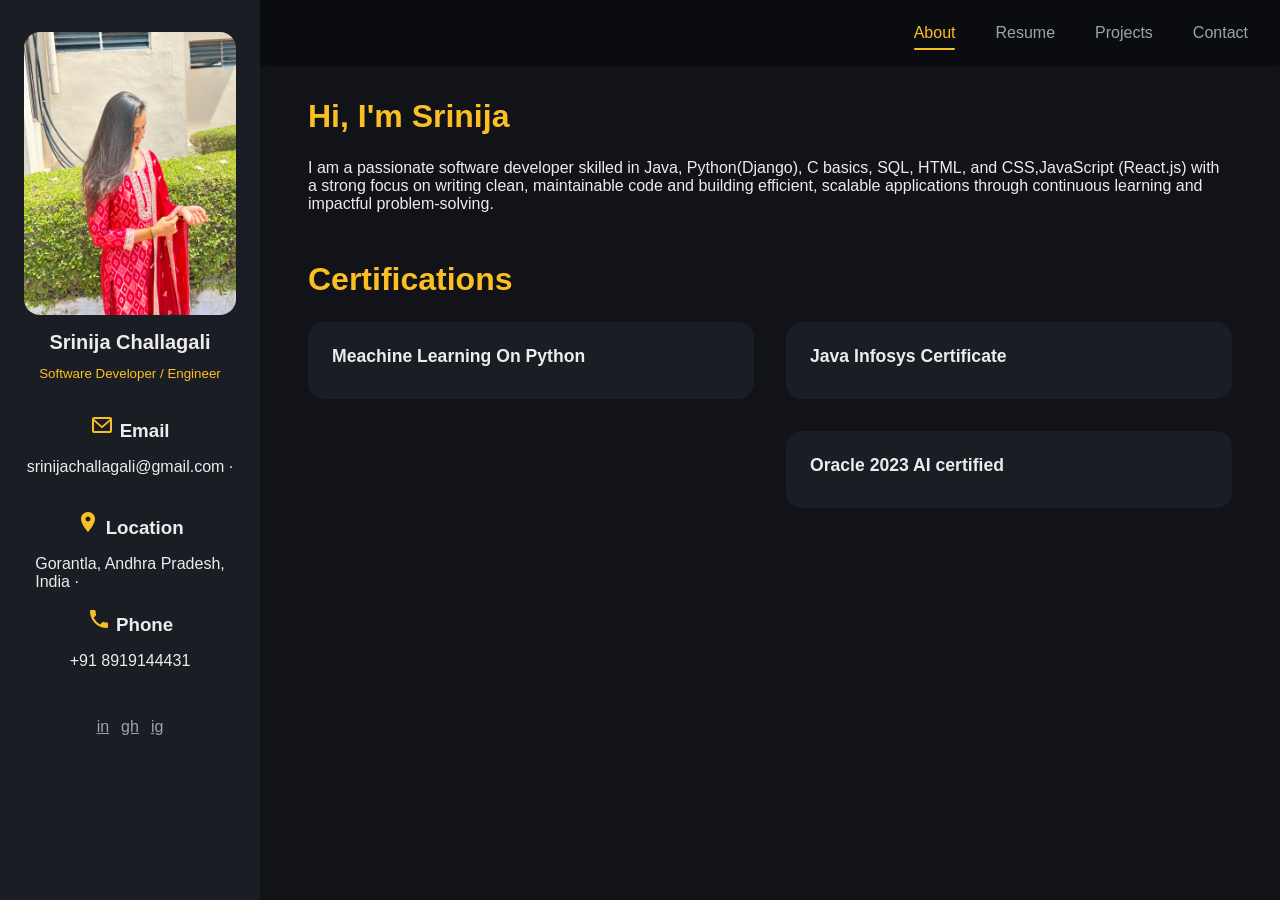
==== index.html @ bf910b25 "Add files via upload" ====
<!DOCTYPE html>
<html lang="en">
<head>
  <meta charset="UTF-8" />
  <meta name="viewport" content="width=device-width, initial-scale=1.0" />
  <title>Srinija · About</title>
  <link rel="stylesheet" href="styles.css" />
</head>
<body>
  
  <aside>
    <img src="Srinija portfolio pic.jpeg" alt="Karthik photo">
    <h1>Srinija Challagali</h1>
    <small>Software Developer / Engineer</small>
    <p class="info">
      <h3><svg xmlns="http://www.w3.org/2000/svg" width="24" height="24" fill="#fbbf24" viewBox="0 0 24 24">
  <path d="M20 4H4a2 2 0 00-2 2v12a2 2 0 002 2h16a2 2 0 002-2V6a2 2 0 00-2-2zm0 2v.01L12 13 4 6.01V6h16zM4 18V8.2l7.38 6.63a1 1 0 001.24 0L20 8.2V18H4z"/>
</svg>
Email</h3>
      srinijachallagali@gmail.com · <br/>
       <br/>
       <h3> <svg xmlns="http://www.w3.org/2000/svg" width="24" height="24" fill="#fbbf24" viewBox="0 0 24 24">
  <path d="M12 2C8.13 2 5 5.13 5 9c0 5.25 7 13 7 13s7-7.75 7-13c0-3.87-3.13-7-7-7zm0 9.5c-1.38 0-2.5-1.12-2.5-2.5S10.62 6.5 12 6.5s2.5 1.12 2.5 2.5S13.38 11.5 12 11.5z"/>
</svg>
Location</h3>
      Gorantla, Andhra Pradesh,
      <br/> India · <br/>
       <h3><svg xmlns="http://www.w3.org/2000/svg" width="24" height="24" fill="#fbbf24" viewBox="0 0 24 24">
  <path d="M6.62 10.79a15.053 15.053 0 006.59 6.59l2.2-2.2a1 1 0 011.05-.24c1.12.37 2.33.57 3.54.57a1 1 0 011 1v3.5a1 1 0 01-1 1C10.4 21 3 13.6 3 4a1 1 0 011-1h3.5a1 1 0 011 1c0 1.21.2 2.42.57 3.54a1 1 0 01-.24 1.05l-2.2 2.2z"/>
</svg>
Phone</h3>
      +91 8919144431
    </p>
    <div class="links">
      <a href="https://www.linkedin.com/in/srinijachallagali/" aria-label="LinkedIn">in</a>
      <a href="https://github.com/SrinijaChallagali" aria-label="GitHub">gh</a>
      <a href="https://instagram.com" aria-label="Instagram">ig</a>
    </div>
  </aside>

  
  <main>
    <header>
      <nav>
        <a class="active" href="index.html">About</a>
        <a href="resume.html">Resume</a>
        <a href="projects.html">Projects</a>
        <a href="contact.html">Contact</a>
      </nav>
    </header>

    <section>
      <h2>Hi, I'm Srinija</h2>
      <p>
       I am a passionate software developer skilled in Java, Python(Django), C basics, SQL, HTML, and CSS,JavaScript (React.js) with a strong focus on writing clean, maintainable code and building efficient, scalable applications through continuous learning and impactful problem-solving.
      </p>

      <h2 style="margin-top:3rem;">Certifications</h2>
      <div class="card-grid">
        <a href="MLPYTHONCERTIFICATE.pdf" target="_blank" style="text-decoration: none; color: inherit;">
  <div class="card">
    
    <h3>

      Meachine Learning On Python </h3>
  </div>
</a>

        <div class="card-grid">
        <a href="Java Infosys.pdf" target="_blank" style="text-decoration: none; color: inherit;">
  <div class="card">
    
    <h3>Java Infosys Certificate </h3>
  </div>
</a>
</a>

        <div class="card-grid">
        <a href="https://www.linkedin.com/in/srinijachallagali/" target="_blank" style="text-decoration: none; color: inherit;">
  <div class="card">
    
    <h3>Oracle 2023 AI certified</h3>
  </div>
</a>
        

      
    </section>
  </main>
</body>
</html>
---- styles.css ----
:root{
  --bg-dark:#111318;
  --bg-light:#1a1d23;
  --accent:#fbbf24;
  --text:#ececec;
  --text-muted:#9ca3af;
  --radius:16px;
  --sidebar-w:260px;
  --transition: .35s cubic-bezier(.25,.8,.25,1);
  font-size:16px;
}

*{margin:0;padding:0;box-sizing:border-box;font-family:Inter,Arial, sans-serif;}
body{
  display:flex; min-height:100vh; background:var(--bg-dark); color:var(--text);
}

/* ====== SIDEBAR ====== */
aside{
  width:var(--sidebar-w);
  background:var(--bg-light);
  padding:2rem 1.5rem;
  display:flex; flex-direction:column; align-items:center;
  gap:1rem;
  animation:slideLeft .8s ease-out both;
}
aside img{width:100%;border-radius:var(--radius);}
aside h1{font-size:1.25rem;text-align:center;}
aside small{display:block;margin-top:-.25rem;color:var(--accent);}
aside .info{font-size:.85rem;text-align:center;color:var(--text-muted);}
aside .links{display:flex;gap:.75rem;margin-top:1rem;}
aside .links a{color:var(--text-muted);transition:var(--transition);}
aside .links a:hover{color:var(--accent);}

/* ====== MAIN CONTENT WRAPPER ====== */
main{
  flex:1; display:flex; flex-direction:column;
}
header{
  display:flex; justify-content:flex-end; align-items:center;
  padding:1.5rem 2rem; background:rgba(0,0,0,.35); backdrop-filter:blur(6px);
}
nav{display:flex;gap:2.5rem;}
nav a{
  position:relative; text-decoration:none; color:var(--text-muted);
  font-weight:500; transition:var(--transition);
}
nav a:hover,nav a.active{color:var(--accent);}
nav a.active::after,nav a:hover::after{
  content:''; position:absolute; bottom:-8px; left:0; width:100%; height:2px;
  background:var(--accent); border-radius:1px;
  animation:grow .4s ease-out forwards;
}

/* ====== PAGE SECTIONS ====== */
section{
  padding:2rem 3rem; flex:1; overflow-y:auto;
  animation:fadeUp .8s ease-out both;
}
section h2{font-size:2rem;margin-bottom:1.5rem;color:var(--accent);}
.card-grid{display:grid;grid-template-columns:repeat(auto-fit,minmax(280px,1fr));gap:2rem;}
.card{
  background:var(--bg-light); padding:1.5rem;border-radius:var(--radius);
  box-shadow:0 0 0 rgba(0,0,0,0); transition:transform .3s, box-shadow .3s;
}
.card:hover{transform:translateY(-6px);box-shadow:0 8px 20px rgba(0,0,0,.45);}
.card img{width:100%;border-radius:var(--radius);margin-bottom:1rem;}
.card h3{margin-bottom:.5rem;font-size:1.1rem;}

/* ====== CONTACT FORM ====== */
form{display:grid;gap:1rem;}
input,textarea{
  padding:1rem;border:none;border-radius:var(--radius);
  background:#262a31;color:var(--text);resize:vertical;
}
button{
  background:var(--accent);color:#000;padding:.9rem 2rem;
  font-weight:600;border:none;border-radius:var(--radius);cursor:pointer;
  transition:var(--transition);
}
button:hover{filter:brightness(1.1);}

/* ====== MEDIA (MOBILE) ====== */
@media (max-width:800px){
  body{flex-direction:column;}
  aside{width:100%;flex-direction:column;justify-content:flex-start;gap:1.25rem;}
  aside .links{margin-left:auto;}
  header{justify-content:center;}
  nav{gap:1.25rem;}
}

/* ====== KEYFRAMES ====== */
@keyframes fadeUp{from{opacity:0;transform:translateY(20px);}to{opacity:1;transform:none;}}
@keyframes slideLeft{from{opacity:0;transform:translateX(-20px);}to{opacity:1;transform:none;}}
@keyframes grow{from{transform:scaleX(0);}to{transform:scaleX(1);} }
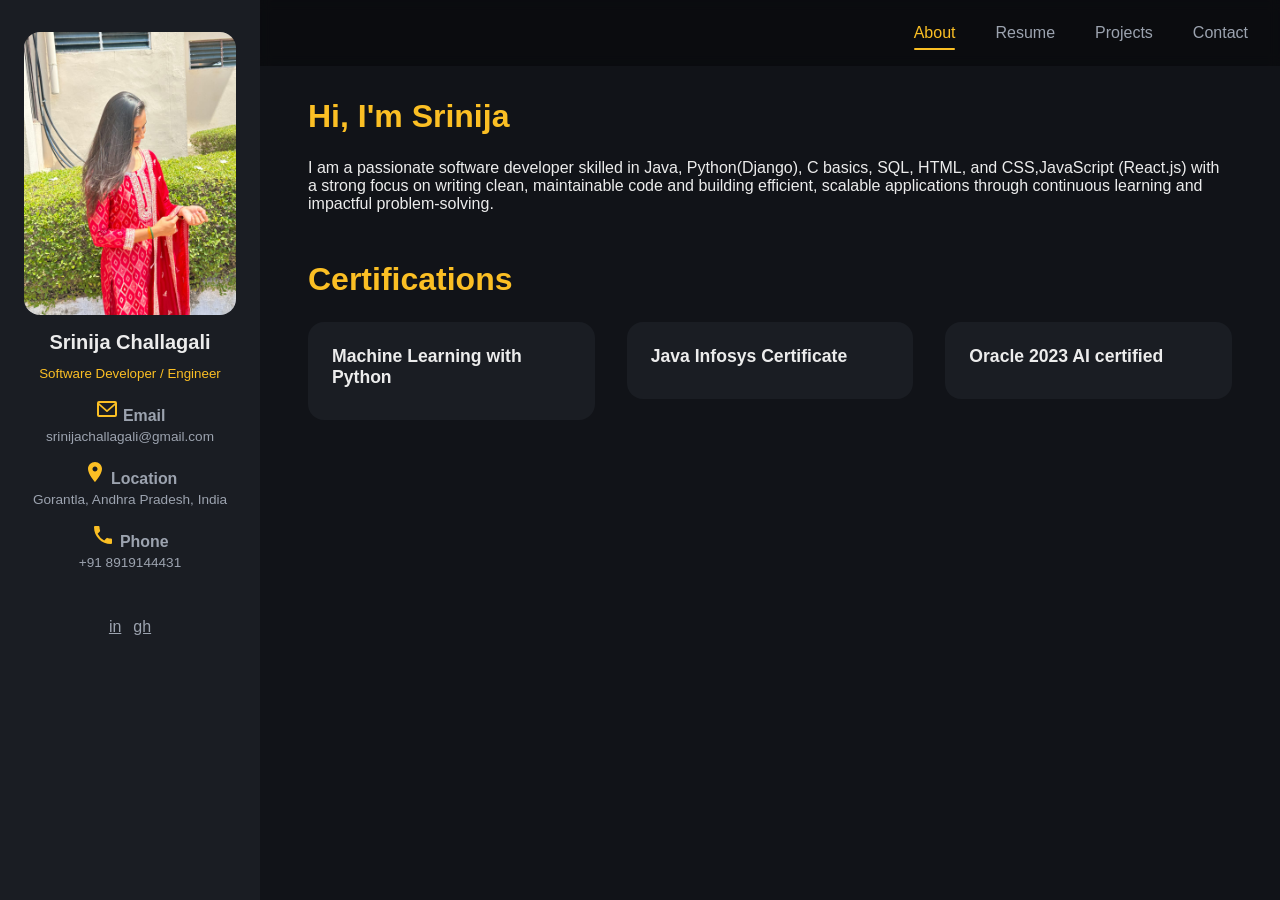
==== commit caf2855d: "Update resume, fix page layout and clean up assets" ====
--- a/index.html
+++ b/index.html
@@ -7,38 +7,28 @@
   <link rel="stylesheet" href="styles.css" />
 </head>
 <body>
-  
+
   <aside>
-    <img src="Srinija portfolio pic.jpeg" alt="Karthik photo">
+    <img src="Srinija portfolio pic.jpeg" alt="Srinija Challagali">
     <h1>Srinija Challagali</h1>
     <small>Software Developer / Engineer</small>
-    <p class="info">
-      <h3><svg xmlns="http://www.w3.org/2000/svg" width="24" height="24" fill="#fbbf24" viewBox="0 0 24 24">
-  <path d="M20 4H4a2 2 0 00-2 2v12a2 2 0 002 2h16a2 2 0 002-2V6a2 2 0 00-2-2zm0 2v.01L12 13 4 6.01V6h16zM4 18V8.2l7.38 6.63a1 1 0 001.24 0L20 8.2V18H4z"/>
-</svg>
-Email</h3>
-      srinijachallagali@gmail.com · <br/>
-       <br/>
-       <h3> <svg xmlns="http://www.w3.org/2000/svg" width="24" height="24" fill="#fbbf24" viewBox="0 0 24 24">
-  <path d="M12 2C8.13 2 5 5.13 5 9c0 5.25 7 13 7 13s7-7.75 7-13c0-3.87-3.13-7-7-7zm0 9.5c-1.38 0-2.5-1.12-2.5-2.5S10.62 6.5 12 6.5s2.5 1.12 2.5 2.5S13.38 11.5 12 11.5z"/>
-</svg>
-Location</h3>
-      Gorantla, Andhra Pradesh,
-      <br/> India · <br/>
-       <h3><svg xmlns="http://www.w3.org/2000/svg" width="24" height="24" fill="#fbbf24" viewBox="0 0 24 24">
-  <path d="M6.62 10.79a15.053 15.053 0 006.59 6.59l2.2-2.2a1 1 0 011.05-.24c1.12.37 2.33.57 3.54.57a1 1 0 011 1v3.5a1 1 0 01-1 1C10.4 21 3 13.6 3 4a1 1 0 011-1h3.5a1 1 0 011 1c0 1.21.2 2.42.57 3.54a1 1 0 01-.24 1.05l-2.2 2.2z"/>
-</svg>
-Phone</h3>
-      +91 8919144431
-    </p>
+    <div class="info">
+      <h3><svg xmlns="http://www.w3.org/2000/svg" width="24" height="24" fill="#fbbf24" viewBox="0 0 24 24"><path d="M20 4H4a2 2 0 00-2 2v12a2 2 0 002 2h16a2 2 0 002-2V6a2 2 0 00-2-2zm0 2v.01L12 13 4 6.01V6h16zM4 18V8.2l7.38 6.63a1 1 0 001.24 0L20 8.2V18H4z"/></svg>
+        Email</h3>
+      <p>srinijachallagali@gmail.com</p>
+      <h3><svg xmlns="http://www.w3.org/2000/svg" width="24" height="24" fill="#fbbf24" viewBox="0 0 24 24"><path d="M12 2C8.13 2 5 5.13 5 9c0 5.25 7 13 7 13s7-7.75 7-13c0-3.87-3.13-7-7-7zm0 9.5c-1.38 0-2.5-1.12-2.5-2.5S10.62 6.5 12 6.5s2.5 1.12 2.5 2.5S13.38 11.5 12 11.5z"/></svg>
+        Location</h3>
+      <p>Gorantla, Andhra Pradesh, India</p>
+      <h3><svg xmlns="http://www.w3.org/2000/svg" width="24" height="24" fill="#fbbf24" viewBox="0 0 24 24"><path d="M6.62 10.79a15.053 15.053 0 006.59 6.59l2.2-2.2a1 1 0 011.05-.24c1.12.37 2.33.57 3.54.57a1 1 0 011 1v3.5a1 1 0 01-1 1C10.4 21 3 13.6 3 4a1 1 0 011-1h3.5a1 1 0 011 1c0 1.21.2 2.42.57 3.54a1 1 0 01-.24 1.05l-2.2 2.2z"/></svg>
+        Phone</h3>
+      <p>+91 8919144431</p>
+    </div>
     <div class="links">
-      <a href="https://www.linkedin.com/in/srinijachallagali/" aria-label="LinkedIn">in</a>
-      <a href="https://github.com/SrinijaChallagali" aria-label="GitHub">gh</a>
-      <a href="https://instagram.com" aria-label="Instagram">ig</a>
+      <a href="https://www.linkedin.com/in/srinijachallagali/" target="_blank" aria-label="LinkedIn">in</a>
+      <a href="https://github.com/SrinijaChallagali" target="_blank" aria-label="GitHub">gh</a>
     </div>
   </aside>
 
-  
   <main>
     <header>
       <nav>
@@ -52,40 +42,22 @@
     <section>
       <h2>Hi, I'm Srinija</h2>
       <p>
-       I am a passionate software developer skilled in Java, Python(Django), C basics, SQL, HTML, and CSS,JavaScript (React.js) with a strong focus on writing clean, maintainable code and building efficient, scalable applications through continuous learning and impactful problem-solving.
+        I am a passionate software developer skilled in Java, Python(Django), C basics, SQL, HTML, and CSS,JavaScript (React.js) with a strong focus on writing clean, maintainable code and building efficient, scalable applications through continuous learning and impactful problem-solving.
       </p>
 
       <h2 style="margin-top:3rem;">Certifications</h2>
       <div class="card-grid">
         <a href="MLPYTHONCERTIFICATE.pdf" target="_blank" style="text-decoration: none; color: inherit;">
-  <div class="card">
-    
-    <h3>
-
-      Meachine Learning On Python </h3>
-  </div>
-</a>
-
-        <div class="card-grid">
+          <div class="card"><h3>Machine Learning with Python</h3></div>
+        </a>
         <a href="Java Infosys.pdf" target="_blank" style="text-decoration: none; color: inherit;">
-  <div class="card">
-    
-    <h3>Java Infosys Certificate </h3>
-  </div>
-</a>
-</a>
-
-        <div class="card-grid">
+          <div class="card"><h3>Java Infosys Certificate</h3></div>
+        </a>
         <a href="https://www.linkedin.com/in/srinijachallagali/" target="_blank" style="text-decoration: none; color: inherit;">
-  <div class="card">
-    
-    <h3>Oracle 2023 AI certified</h3>
-  </div>
-</a>
-        
-
-      
+          <div class="card"><h3>Oracle 2023 AI certified</h3></div>
+        </a>
+      </div>
     </section>
   </main>
 </body>
-</html>+</html>
--- a/styles.css
+++ b/styles.css
@@ -29,6 +29,7 @@
 aside h1{font-size:1.25rem;text-align:center;}
 aside small{display:block;margin-top:-.25rem;color:var(--accent);}
 aside .info{font-size:.85rem;text-align:center;color:var(--text-muted);}
+aside .info p{margin:.25rem 0 1rem;word-break:break-word;}
 aside .links{display:flex;gap:.75rem;margin-top:1rem;}
 aside .links a{color:var(--text-muted);transition:var(--transition);}
 aside .links a:hover{color:var(--accent);}
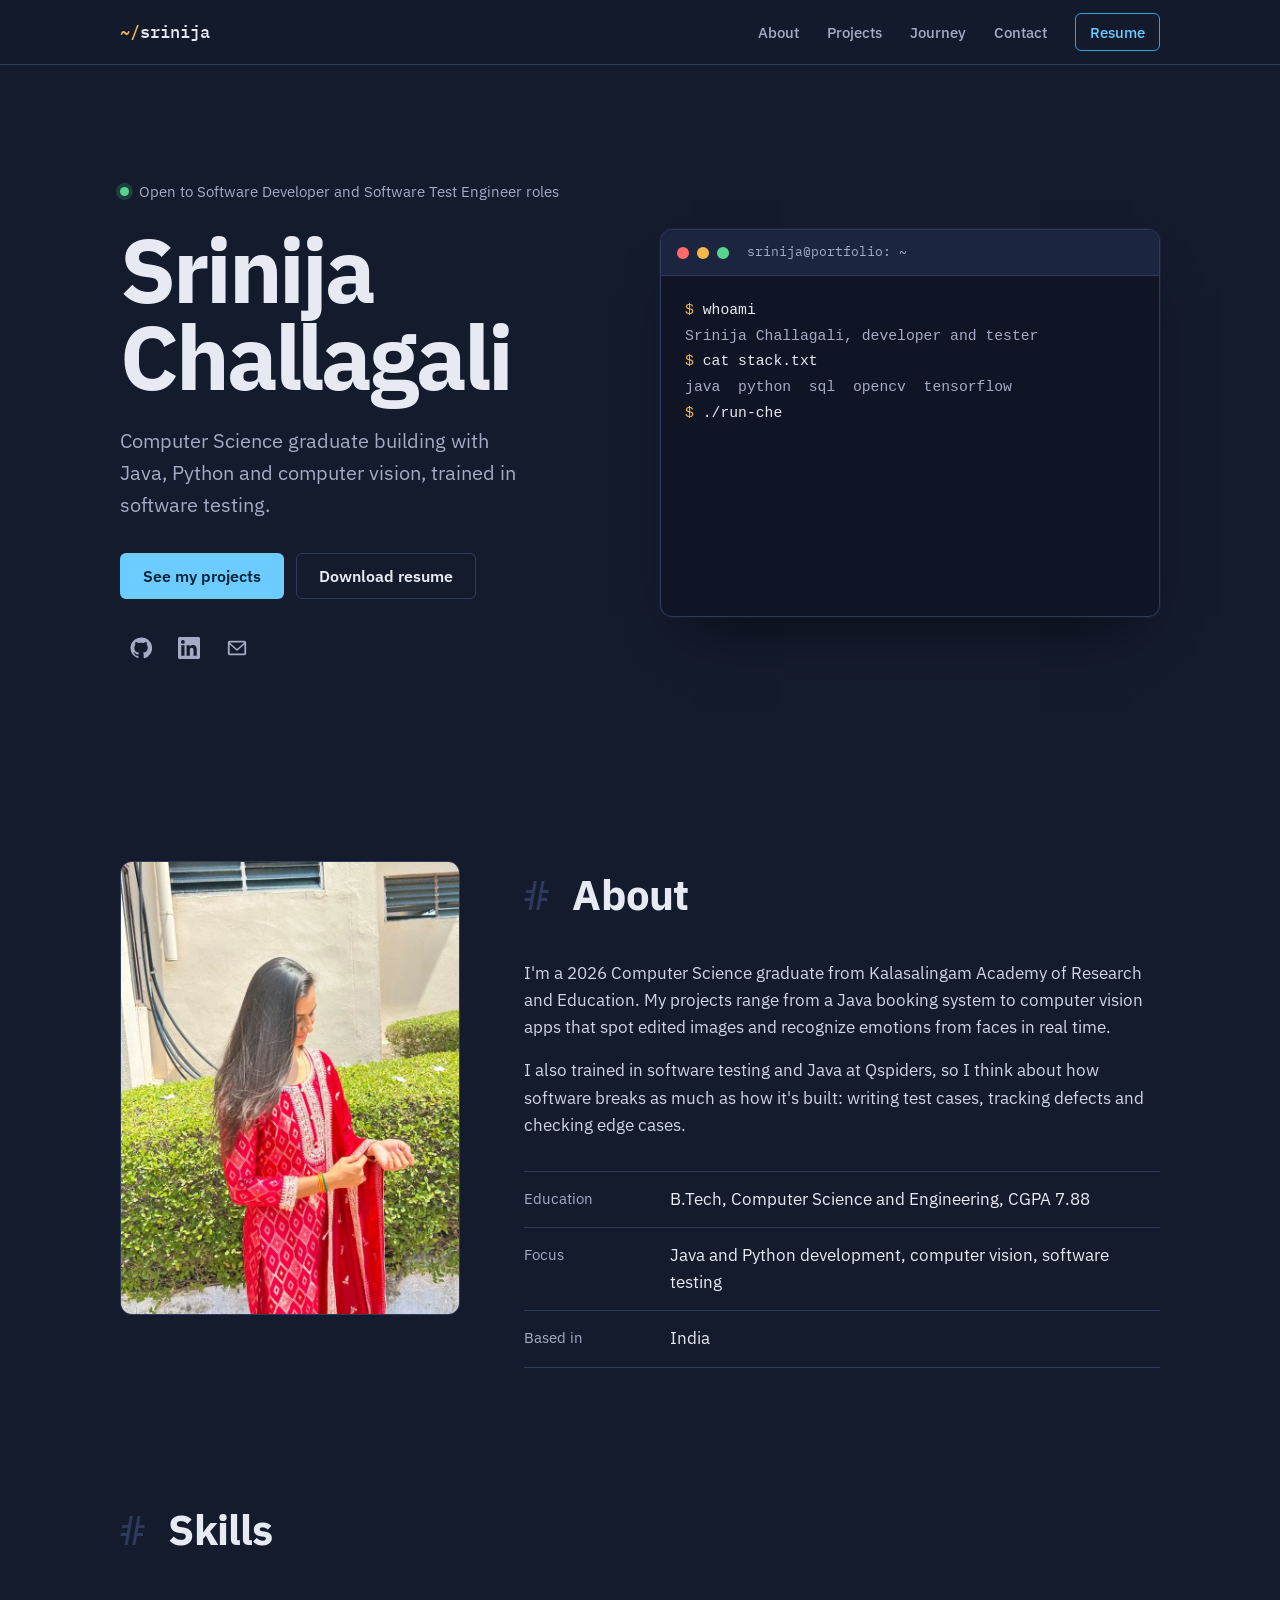
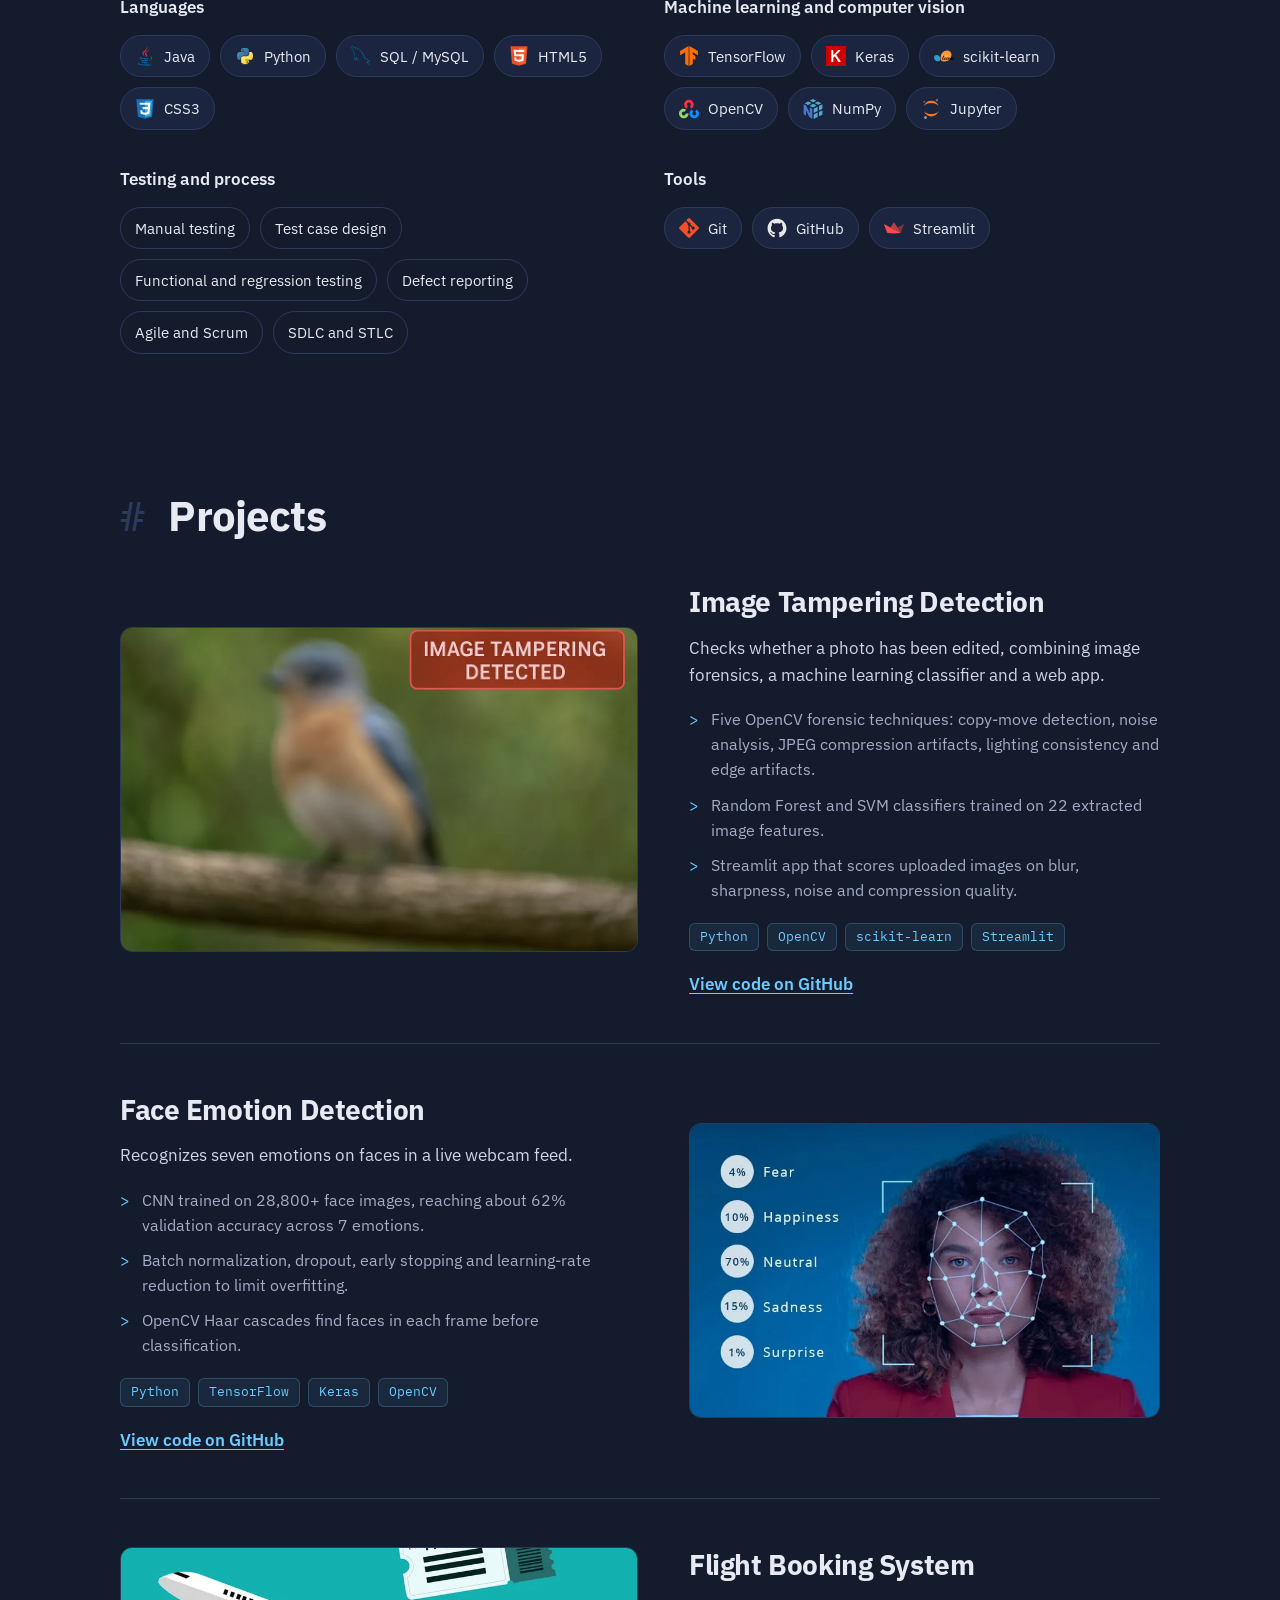
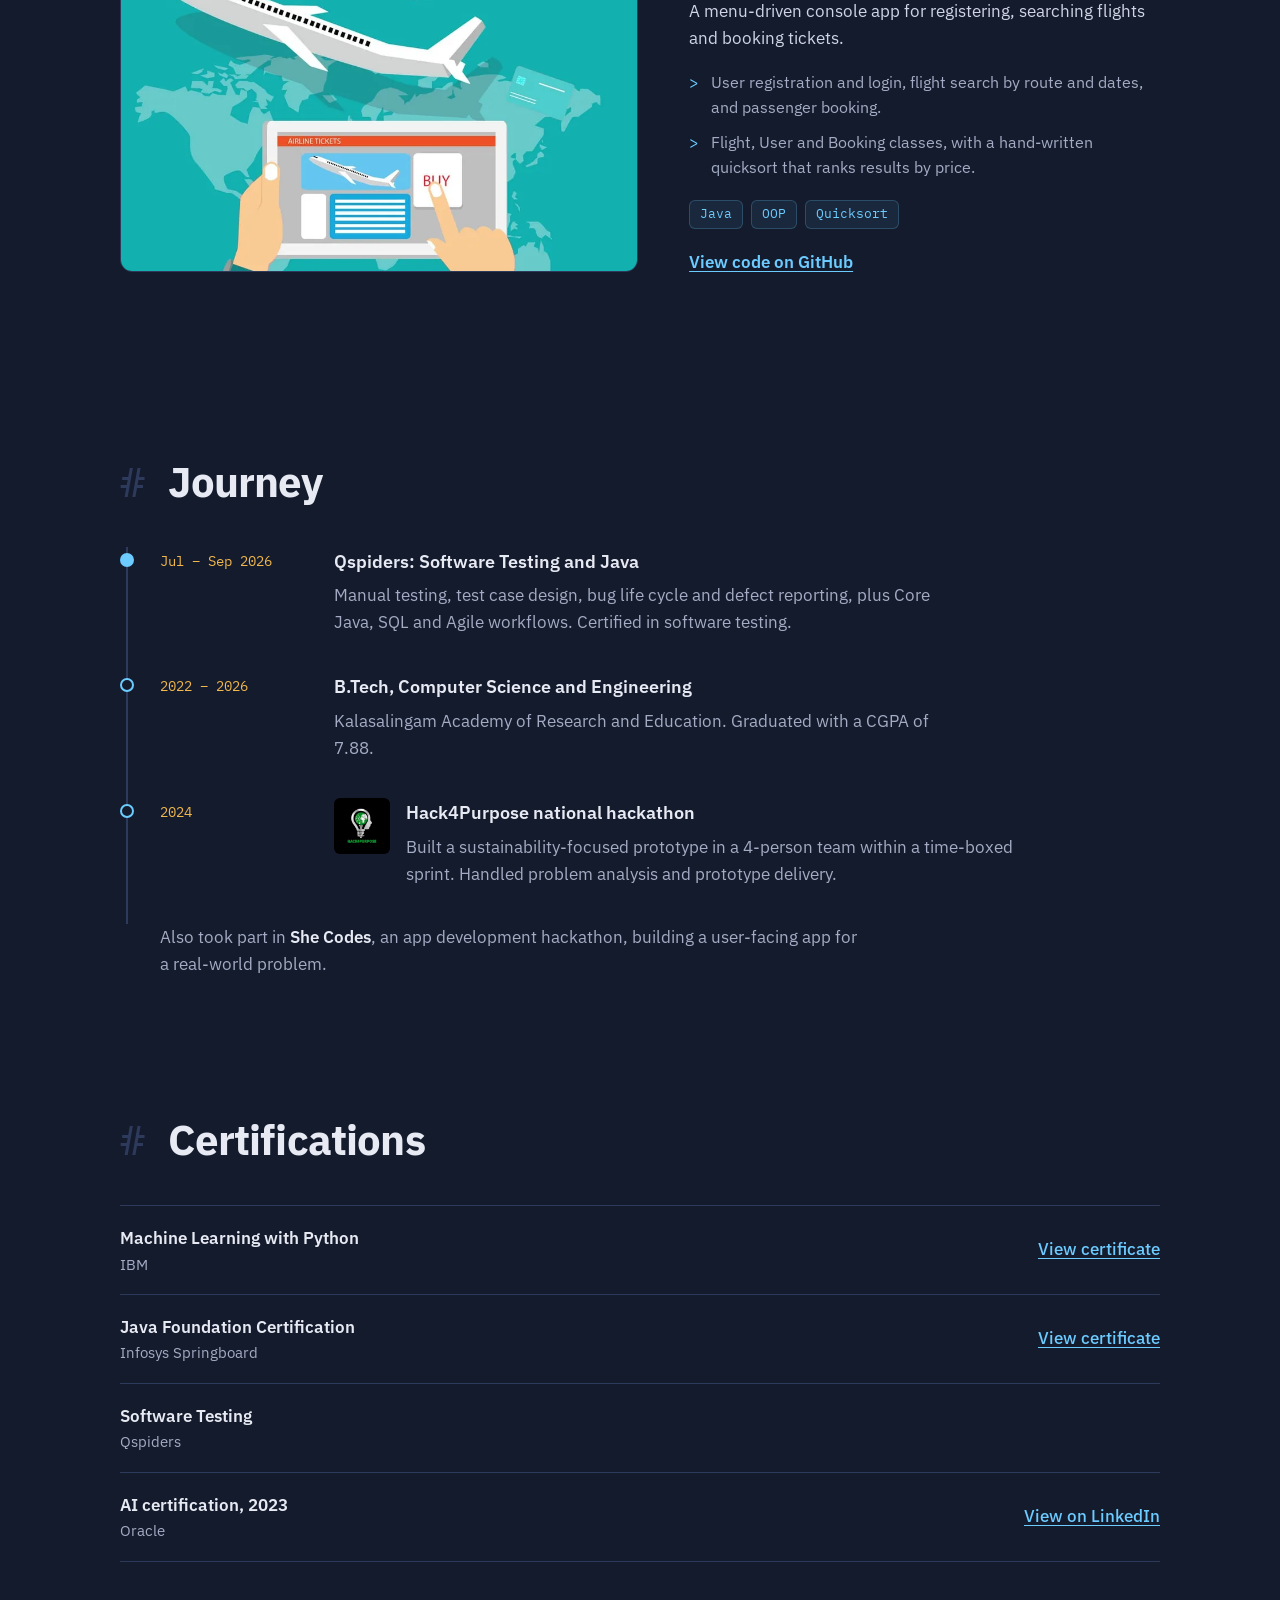
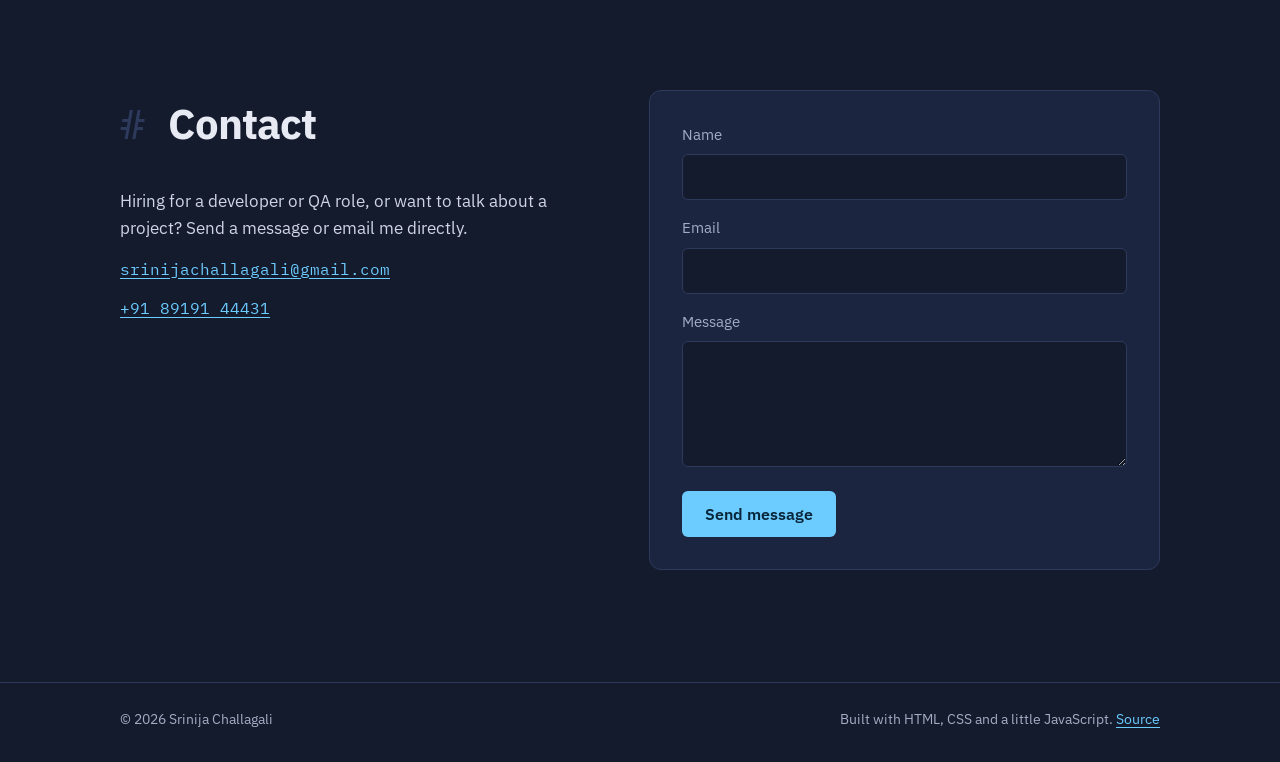
==== commit 8849d22d: "Redesign portfolio as a single-page developer site" ====
--- a/index.html
+++ b/index.html
@@ -3,61 +3,265 @@
 <head>
   <meta charset="UTF-8" />
   <meta name="viewport" content="width=device-width, initial-scale=1.0" />
-  <title>Srinija · About</title>
+  <title>Srinija Challagali – Software Developer</title>
+  <meta name="description" content="Srinija Challagali, Computer Science graduate building with Java, Python and computer vision, trained in software testing." />
+  <meta property="og:title" content="Srinija Challagali – Software Developer" />
+  <meta property="og:description" content="Java, Python, computer vision and software testing. Projects, skills and contact." />
+  <meta property="og:image" content="assets/img/srinija.webp" />
+  <link rel="icon" href="data:image/svg+xml,<svg xmlns='http://www.w3.org/2000/svg' viewBox='0 0 64 64'><rect width='64' height='64' rx='14' fill='%23141B2D'/><text x='50%25' y='56%25' text-anchor='middle' dominant-baseline='middle' font-family='monospace' font-size='30' font-weight='700' fill='%236CCBFF'>sc</text></svg>" />
+  <link rel="preconnect" href="https://fonts.googleapis.com" />
+  <link rel="preconnect" href="https://fonts.gstatic.com" crossorigin />
+  <link href="https://fonts.googleapis.com/css2?family=IBM+Plex+Mono:wght@400;500&family=IBM+Plex+Sans:wght@400;500;600;700&display=swap" rel="stylesheet" />
   <link rel="stylesheet" href="styles.css" />
 </head>
 <body>
-
-  <aside>
-    <img src="Srinija portfolio pic.jpeg" alt="Srinija Challagali">
-    <h1>Srinija Challagali</h1>
-    <small>Software Developer / Engineer</small>
-    <div class="info">
-      <h3><svg xmlns="http://www.w3.org/2000/svg" width="24" height="24" fill="#fbbf24" viewBox="0 0 24 24"><path d="M20 4H4a2 2 0 00-2 2v12a2 2 0 002 2h16a2 2 0 002-2V6a2 2 0 00-2-2zm0 2v.01L12 13 4 6.01V6h16zM4 18V8.2l7.38 6.63a1 1 0 001.24 0L20 8.2V18H4z"/></svg>
-        Email</h3>
-      <p>srinijachallagali@gmail.com</p>
-      <h3><svg xmlns="http://www.w3.org/2000/svg" width="24" height="24" fill="#fbbf24" viewBox="0 0 24 24"><path d="M12 2C8.13 2 5 5.13 5 9c0 5.25 7 13 7 13s7-7.75 7-13c0-3.87-3.13-7-7-7zm0 9.5c-1.38 0-2.5-1.12-2.5-2.5S10.62 6.5 12 6.5s2.5 1.12 2.5 2.5S13.38 11.5 12 11.5z"/></svg>
-        Location</h3>
-      <p>Gorantla, Andhra Pradesh, India</p>
-      <h3><svg xmlns="http://www.w3.org/2000/svg" width="24" height="24" fill="#fbbf24" viewBox="0 0 24 24"><path d="M6.62 10.79a15.053 15.053 0 006.59 6.59l2.2-2.2a1 1 0 011.05-.24c1.12.37 2.33.57 3.54.57a1 1 0 011 1v3.5a1 1 0 01-1 1C10.4 21 3 13.6 3 4a1 1 0 011-1h3.5a1 1 0 011 1c0 1.21.2 2.42.57 3.54a1 1 0 01-.24 1.05l-2.2 2.2z"/></svg>
-        Phone</h3>
-      <p>+91 8919144431</p>
+  <a class="skip" href="#main">Skip to content</a>
+
+  <header class="site-header">
+    <div class="wrap header-inner">
+      <a class="wordmark" href="#top" aria-label="Srinija Challagali, back to top"><span class="prompt">~/</span>srinija</a>
+      <nav aria-label="Main">
+        <a href="#about">About</a>
+        <a href="#projects">Projects</a>
+        <a href="#journey">Journey</a>
+        <a href="#contact">Contact</a>
+        <a class="nav-resume" href="SrinijaChallagali_Resume.pdf" target="_blank" rel="noopener">Resume</a>
+      </nav>
     </div>
-    <div class="links">
-      <a href="https://www.linkedin.com/in/srinijachallagali/" target="_blank" aria-label="LinkedIn">in</a>
-      <a href="https://github.com/SrinijaChallagali" target="_blank" aria-label="GitHub">gh</a>
+  </header>
+
+  <main id="main">
+    <!-- Hero -->
+    <section class="hero wrap" id="top">
+      <div class="hero-text">
+        <p class="status"><span class="dot" aria-hidden="true"></span>Open to Software Developer and Software Test Engineer roles</p>
+        <h1>Srinija<br />Challagali</h1>
+        <p class="lede">Computer Science graduate building with Java, Python and computer vision, trained in software testing.</p>
+        <div class="actions">
+          <a class="btn btn-primary" href="#projects">See my projects</a>
+          <a class="btn btn-ghost" href="SrinijaChallagali_Resume.pdf" target="_blank" rel="noopener">Download resume</a>
+        </div>
+        <ul class="socials" aria-label="Profiles">
+          <li><a href="https://github.com/SrinijaChallagali" target="_blank" rel="noopener" aria-label="GitHub">
+            <svg viewBox="0 0 24 24" aria-hidden="true"><path d="M12 .5a11.5 11.5 0 0 0-3.64 22.41c.58.1.79-.25.79-.56v-2c-3.2.7-3.88-1.37-3.88-1.37-.52-1.33-1.28-1.68-1.28-1.68-1.05-.72.08-.7.08-.7 1.16.08 1.77 1.19 1.77 1.19 1.03 1.77 2.71 1.26 3.37.96.1-.75.4-1.26.73-1.55-2.55-.29-5.24-1.28-5.24-5.69 0-1.26.45-2.29 1.19-3.1-.12-.29-.52-1.46.11-3.05 0 0 .97-.31 3.17 1.18a11 11 0 0 1 5.77 0c2.2-1.49 3.17-1.18 3.17-1.18.63 1.59.23 2.76.11 3.05.74.81 1.19 1.84 1.19 3.1 0 4.42-2.7 5.39-5.26 5.68.41.36.78 1.06.78 2.14v3.17c0 .31.21.67.8.56A11.5 11.5 0 0 0 12 .5Z"/></svg>
+          </a></li>
+          <li><a href="https://www.linkedin.com/in/srinijachallagali/" target="_blank" rel="noopener" aria-label="LinkedIn">
+            <svg viewBox="0 0 24 24" aria-hidden="true"><path d="M20.45 20.45h-3.56v-5.57c0-1.33-.02-3.04-1.85-3.04-1.86 0-2.14 1.45-2.14 2.94v5.67H9.35V9h3.41v1.56h.05c.48-.9 1.64-1.85 3.37-1.85 3.6 0 4.27 2.37 4.27 5.46v6.28ZM5.34 7.43a2.06 2.06 0 1 1 0-4.13 2.06 2.06 0 0 1 0 4.13ZM7.12 20.45H3.56V9h3.56v11.45ZM22.22 0H1.77C.79 0 0 .77 0 1.73v20.54C0 23.23.79 24 1.77 24h20.45c.98 0 1.78-.77 1.78-1.73V1.73C24 .77 23.2 0 22.22 0Z"/></svg>
+          </a></li>
+          <li><a href="mailto:srinijachallagali@gmail.com" aria-label="Email">
+            <svg viewBox="0 0 24 24" aria-hidden="true"><path d="M20 4H4a2 2 0 0 0-2 2v12a2 2 0 0 0 2 2h16a2 2 0 0 0 2-2V6a2 2 0 0 0-2-2Zm0 2v.01L12 13 4 6.01V6h16ZM4 18V8.2l7.38 6.63a1 1 0 0 0 1.24 0L20 8.2V18H4Z"/></svg>
+          </a></li>
+        </ul>
+      </div>
+
+      <figure class="terminal" aria-label="Terminal summary of Srinija's profile">
+        <div class="term-bar" aria-hidden="true">
+          <span></span><span></span><span></span>
+          <p>srinija@portfolio: ~</p>
+        </div>
+        <pre class="term-body" id="term"><code><span class="t-line"><span class="t-prompt">$</span> whoami</span>
+<span class="t-out">Srinija Challagali, developer and tester</span>
+<span class="t-line"><span class="t-prompt">$</span> cat stack.txt</span>
+<span class="t-out">java  python  sql  opencv  tensorflow</span>
+<span class="t-line"><span class="t-prompt">$</span> ./run-checks --profile srinija</span>
+<span class="t-out"><span class="t-pass">PASS</span> B.Tech Computer Science, CGPA 7.88</span>
+<span class="t-out"><span class="t-pass">PASS</span> Qspiders certified in software testing</span>
+<span class="t-out"><span class="t-pass">PASS</span> 3 projects published on GitHub</span>
+<span class="t-out"><span class="t-pass">PASS</span> IBM and Infosys certifications</span>
+<span class="t-out t-summary">4 passed, 0 failed</span>
+<span class="t-line"><span class="t-prompt">$</span> <span class="cursor" aria-hidden="true"></span></span></code></pre>
+      </figure>
+    </section>
+
+    <!-- About -->
+    <section class="section wrap about" id="about" aria-labelledby="about-title">
+      <img class="portrait" src="assets/img/srinija.webp" alt="Portrait of Srinija Challagali" width="720" height="960" loading="lazy" />
+      <div class="about-text">
+        <h2 id="about-title">About</h2>
+        <p>I'm a 2026 Computer Science graduate from Kalasalingam Academy of Research and Education. My projects range from a Java booking system to computer vision apps that spot edited images and recognize emotions from faces in real time.</p>
+        <p>I also trained in software testing and Java at Qspiders, so I think about how software breaks as much as how it's built: writing test cases, tracking defects and checking edge cases.</p>
+        <dl class="facts">
+          <div><dt>Education</dt><dd>B.Tech, Computer Science and Engineering, CGPA 7.88</dd></div>
+          <div><dt>Focus</dt><dd>Java and Python development, computer vision, software testing</dd></div>
+          <div><dt>Based in</dt><dd>India</dd></div>
+        </dl>
+      </div>
+    </section>
+
+    <!-- Skills -->
+    <section class="section wrap" id="skills" aria-labelledby="skills-title">
+      <h2 id="skills-title">Skills</h2>
+      <div class="skill-groups">
+        <div class="skill-group">
+          <h3>Languages</h3>
+          <ul class="chips">
+            <li><img src="assets/icons/java.svg" alt="" width="20" height="20" />Java</li>
+            <li><img src="assets/icons/python.svg" alt="" width="20" height="20" />Python</li>
+            <li><img src="assets/icons/mysql.svg" alt="" width="20" height="20" />SQL / MySQL</li>
+            <li><img src="assets/icons/html5.svg" alt="" width="20" height="20" />HTML5</li>
+            <li><img src="assets/icons/css3.svg" alt="" width="20" height="20" />CSS3</li>
+          </ul>
+        </div>
+        <div class="skill-group">
+          <h3>Machine learning and computer vision</h3>
+          <ul class="chips">
+            <li><img src="assets/icons/tensorflow.svg" alt="" width="20" height="20" />TensorFlow</li>
+            <li><img src="assets/icons/keras.svg" alt="" width="20" height="20" />Keras</li>
+            <li><img src="assets/icons/scikitlearn.svg" alt="" width="20" height="20" />scikit-learn</li>
+            <li><img src="assets/icons/opencv.svg" alt="" width="20" height="20" />OpenCV</li>
+            <li><img src="assets/icons/numpy.svg" alt="" width="20" height="20" />NumPy</li>
+            <li><img src="assets/icons/jupyter.svg" alt="" width="20" height="20" />Jupyter</li>
+          </ul>
+        </div>
+        <div class="skill-group">
+          <h3>Testing and process</h3>
+          <ul class="chips chips-text">
+            <li>Manual testing</li>
+            <li>Test case design</li>
+            <li>Functional and regression testing</li>
+            <li>Defect reporting</li>
+            <li>Agile and Scrum</li>
+            <li>SDLC and STLC</li>
+          </ul>
+        </div>
+        <div class="skill-group">
+          <h3>Tools</h3>
+          <ul class="chips">
+            <li><img src="assets/icons/git.svg" alt="" width="20" height="20" />Git</li>
+            <li><img class="invert" src="assets/icons/github.svg" alt="" width="20" height="20" />GitHub</li>
+            <li><img src="assets/icons/streamlit.svg" alt="" width="20" height="20" />Streamlit</li>
+          </ul>
+        </div>
+      </div>
+    </section>
+
+    <!-- Projects -->
+    <section class="section wrap" id="projects" aria-labelledby="projects-title">
+      <h2 id="projects-title">Projects</h2>
+
+      <article class="project">
+        <a class="project-media" href="https://github.com/SrinijaChallagali/Image-Tampering-using-Ai" target="_blank" rel="noopener" tabindex="-1" aria-hidden="true">
+          <img src="assets/img/image-tampering.webp" alt="" width="1100" height="733" loading="lazy" />
+        </a>
+        <div class="project-body">
+          <h3>Image Tampering Detection</h3>
+          <p class="project-sum">Checks whether a photo has been edited, combining image forensics, a machine learning classifier and a web app.</p>
+          <ul class="points">
+            <li>Five OpenCV forensic techniques: copy-move detection, noise analysis, JPEG compression artifacts, lighting consistency and edge artifacts.</li>
+            <li>Random Forest and SVM classifiers trained on 22 extracted image features.</li>
+            <li>Streamlit app that scores uploaded images on blur, sharpness, noise and compression quality.</li>
+          </ul>
+          <ul class="tags" aria-label="Built with"><li>Python</li><li>OpenCV</li><li>scikit-learn</li><li>Streamlit</li></ul>
+          <a class="code-link" href="https://github.com/SrinijaChallagali/Image-Tampering-using-Ai" target="_blank" rel="noopener">View code on GitHub</a>
+        </div>
+      </article>
+
+      <article class="project project-flip">
+        <a class="project-media" href="https://github.com/SrinijaChallagali/Face-Emotion-Detection-Using-Python" target="_blank" rel="noopener" tabindex="-1" aria-hidden="true">
+          <img src="assets/img/face-emotion.webp" alt="" width="780" height="496" loading="lazy" />
+        </a>
+        <div class="project-body">
+          <h3>Face Emotion Detection</h3>
+          <p class="project-sum">Recognizes seven emotions on faces in a live webcam feed.</p>
+          <ul class="points">
+            <li>CNN trained on 28,800+ face images, reaching about 62% validation accuracy across 7 emotions.</li>
+            <li>Batch normalization, dropout, early stopping and learning-rate reduction to limit overfitting.</li>
+            <li>OpenCV Haar cascades find faces in each frame before classification.</li>
+          </ul>
+          <ul class="tags" aria-label="Built with"><li>Python</li><li>TensorFlow</li><li>Keras</li><li>OpenCV</li></ul>
+          <a class="code-link" href="https://github.com/SrinijaChallagali/Face-Emotion-Detection-Using-Python" target="_blank" rel="noopener">View code on GitHub</a>
+        </div>
+      </article>
+
+      <article class="project">
+        <a class="project-media" href="https://github.com/SrinijaChallagali/Flight-Ticket-booking-system-using-Java" target="_blank" rel="noopener" tabindex="-1" aria-hidden="true">
+          <img src="assets/img/flight-booking.webp" alt="" width="900" height="801" loading="lazy" />
+        </a>
+        <div class="project-body">
+          <h3>Flight Booking System</h3>
+          <p class="project-sum">A menu-driven console app for registering, searching flights and booking tickets.</p>
+          <ul class="points">
+            <li>User registration and login, flight search by route and dates, and passenger booking.</li>
+            <li>Flight, User and Booking classes, with a hand-written quicksort that ranks results by price.</li>
+          </ul>
+          <ul class="tags" aria-label="Built with"><li>Java</li><li>OOP</li><li>Quicksort</li></ul>
+          <a class="code-link" href="https://github.com/SrinijaChallagali/Flight-Ticket-booking-system-using-Java" target="_blank" rel="noopener">View code on GitHub</a>
+        </div>
+      </article>
+    </section>
+
+    <!-- Journey -->
+    <section class="section wrap journey" id="journey" aria-labelledby="journey-title">
+      <h2 id="journey-title">Journey</h2>
+      <ol class="timeline">
+        <li>
+          <time>Jul – Sep 2026</time>
+          <div>
+            <h3>Qspiders: Software Testing and Java</h3>
+            <p>Manual testing, test case design, bug life cycle and defect reporting, plus Core Java, SQL and Agile workflows. Certified in software testing.</p>
+          </div>
+        </li>
+        <li>
+          <time>2022 – 2026</time>
+          <div>
+            <h3>B.Tech, Computer Science and Engineering</h3>
+            <p>Kalasalingam Academy of Research and Education. Graduated with a CGPA of 7.88.</p>
+          </div>
+        </li>
+        <li>
+          <time>2024</time>
+          <div class="with-logo">
+            <img src="assets/img/hack4purpose.webp" alt="Hack4Purpose logo" width="56" height="56" />
+            <div>
+              <h3>Hack4Purpose national hackathon</h3>
+              <p>Built a sustainability-focused prototype in a 4-person team within a time-boxed sprint. Handled problem analysis and prototype delivery.</p>
+            </div>
+          </div>
+        </li>
+      </ol>
+      <p class="aside-note">Also took part in <strong>She Codes</strong>, an app development hackathon, building a user-facing app for a real-world problem.</p>
+    </section>
+
+    <!-- Certifications -->
+    <section class="section wrap" id="certifications" aria-labelledby="cert-title">
+      <h2 id="cert-title">Certifications</h2>
+      <ul class="certs">
+        <li><div><h3>Machine Learning with Python</h3><p>IBM</p></div><a href="MLPYTHONCERTIFICATE.pdf" target="_blank" rel="noopener">View certificate</a></li>
+        <li><div><h3>Java Foundation Certification</h3><p>Infosys Springboard</p></div><a href="Java Infosys.pdf" target="_blank" rel="noopener">View certificate</a></li>
+        <li><div><h3>Software Testing</h3><p>Qspiders</p></div></li>
+        <li><div><h3>AI certification, 2023</h3><p>Oracle</p></div><a href="https://www.linkedin.com/in/srinijachallagali/" target="_blank" rel="noopener">View on LinkedIn</a></li>
+      </ul>
+    </section>
+
+    <!-- Contact -->
+    <section class="section wrap contact" id="contact" aria-labelledby="contact-title">
+      <div class="contact-intro">
+        <h2 id="contact-title">Contact</h2>
+        <p>Hiring for a developer or QA role, or want to talk about a project? Send a message or email me directly.</p>
+        <p class="contact-direct"><a href="mailto:srinijachallagali@gmail.com">srinijachallagali@gmail.com</a></p>
+        <p class="contact-direct"><a href="tel:+918919144431">+91 89191 44431</a></p>
+      </div>
+      <form class="contact-form" action="https://api.web3forms.com/submit" method="POST">
+        <input type="hidden" name="access_key" value="89e299b2-4e06-408c-b3db-bad36f207585" />
+        <input type="hidden" name="subject" value="New message from your portfolio" />
+        <label for="f-name">Name</label>
+        <input id="f-name" type="text" name="name" autocomplete="name" required />
+        <label for="f-email">Email</label>
+        <input id="f-email" type="email" name="email" autocomplete="email" required />
+        <label for="f-message">Message</label>
+        <textarea id="f-message" name="message" rows="5" required></textarea>
+        <button class="btn btn-primary" type="submit">Send message</button>
+      </form>
+    </section>
+  </main>
+
+  <footer class="site-footer">
+    <div class="wrap footer-inner">
+      <p>&copy; <span id="year">2026</span> Srinija Challagali</p>
+      <p>Built with HTML, CSS and a little JavaScript. <a href="https://github.com/SrinijaChallagali/portfolio" target="_blank" rel="noopener">Source</a></p>
     </div>
-  </aside>
-
-  <main>
-    <header>
-      <nav>
-        <a class="active" href="index.html">About</a>
-        <a href="resume.html">Resume</a>
-        <a href="projects.html">Projects</a>
-        <a href="contact.html">Contact</a>
-      </nav>
-    </header>
-
-    <section>
-      <h2>Hi, I'm Srinija</h2>
-      <p>
-        I am a passionate software developer skilled in Java, Python(Django), C basics, SQL, HTML, and CSS,JavaScript (React.js) with a strong focus on writing clean, maintainable code and building efficient, scalable applications through continuous learning and impactful problem-solving.
-      </p>
-
-      <h2 style="margin-top:3rem;">Certifications</h2>
-      <div class="card-grid">
-        <a href="MLPYTHONCERTIFICATE.pdf" target="_blank" style="text-decoration: none; color: inherit;">
-          <div class="card"><h3>Machine Learning with Python</h3></div>
-        </a>
-        <a href="Java Infosys.pdf" target="_blank" style="text-decoration: none; color: inherit;">
-          <div class="card"><h3>Java Infosys Certificate</h3></div>
-        </a>
-        <a href="https://www.linkedin.com/in/srinijachallagali/" target="_blank" style="text-decoration: none; color: inherit;">
-          <div class="card"><h3>Oracle 2023 AI certified</h3></div>
-        </a>
-      </div>
-    </section>
-  </main>
+  </footer>
+
+  <script src="main.js"></script>
 </body>
 </html>
--- a/styles.css
+++ b/styles.css
@@ -1,97 +1,231 @@
-
-:root{
-  --bg-dark:#111318;
-  --bg-light:#1a1d23;
-  --accent:#fbbf24;
-  --text:#ececec;
-  --text-muted:#9ca3af;
-  --radius:16px;
-  --sidebar-w:260px;
-  --transition: .35s cubic-bezier(.25,.8,.25,1);
-  font-size:16px;
-}
-
-*{margin:0;padding:0;box-sizing:border-box;font-family:Inter,Arial, sans-serif;}
-body{
-  display:flex; min-height:100vh; background:var(--bg-dark); color:var(--text);
-}
-
-/* ====== SIDEBAR ====== */
-aside{
-  width:var(--sidebar-w);
-  background:var(--bg-light);
-  padding:2rem 1.5rem;
-  display:flex; flex-direction:column; align-items:center;
-  gap:1rem;
-  animation:slideLeft .8s ease-out both;
-}
-aside img{width:100%;border-radius:var(--radius);}
-aside h1{font-size:1.25rem;text-align:center;}
-aside small{display:block;margin-top:-.25rem;color:var(--accent);}
-aside .info{font-size:.85rem;text-align:center;color:var(--text-muted);}
-aside .info p{margin:.25rem 0 1rem;word-break:break-word;}
-aside .links{display:flex;gap:.75rem;margin-top:1rem;}
-aside .links a{color:var(--text-muted);transition:var(--transition);}
-aside .links a:hover{color:var(--accent);}
-
-/* ====== MAIN CONTENT WRAPPER ====== */
-main{
-  flex:1; display:flex; flex-direction:column;
-}
-header{
-  display:flex; justify-content:flex-end; align-items:center;
-  padding:1.5rem 2rem; background:rgba(0,0,0,.35); backdrop-filter:blur(6px);
-}
-nav{display:flex;gap:2.5rem;}
-nav a{
-  position:relative; text-decoration:none; color:var(--text-muted);
-  font-weight:500; transition:var(--transition);
-}
-nav a:hover,nav a.active{color:var(--accent);}
-nav a.active::after,nav a:hover::after{
-  content:''; position:absolute; bottom:-8px; left:0; width:100%; height:2px;
-  background:var(--accent); border-radius:1px;
-  animation:grow .4s ease-out forwards;
-}
-
-/* ====== PAGE SECTIONS ====== */
-section{
-  padding:2rem 3rem; flex:1; overflow-y:auto;
-  animation:fadeUp .8s ease-out both;
-}
-section h2{font-size:2rem;margin-bottom:1.5rem;color:var(--accent);}
-.card-grid{display:grid;grid-template-columns:repeat(auto-fit,minmax(280px,1fr));gap:2rem;}
-.card{
-  background:var(--bg-light); padding:1.5rem;border-radius:var(--radius);
-  box-shadow:0 0 0 rgba(0,0,0,0); transition:transform .3s, box-shadow .3s;
-}
-.card:hover{transform:translateY(-6px);box-shadow:0 8px 20px rgba(0,0,0,.45);}
-.card img{width:100%;border-radius:var(--radius);margin-bottom:1rem;}
-.card h3{margin-bottom:.5rem;font-size:1.1rem;}
-
-/* ====== CONTACT FORM ====== */
-form{display:grid;gap:1rem;}
-input,textarea{
-  padding:1rem;border:none;border-radius:var(--radius);
-  background:#262a31;color:var(--text);resize:vertical;
-}
-button{
-  background:var(--accent);color:#000;padding:.9rem 2rem;
-  font-weight:600;border:none;border-radius:var(--radius);cursor:pointer;
-  transition:var(--transition);
-}
-button:hover{filter:brightness(1.1);}
-
-/* ====== MEDIA (MOBILE) ====== */
-@media (max-width:800px){
-  body{flex-direction:column;}
-  aside{width:100%;flex-direction:column;justify-content:flex-start;gap:1.25rem;}
-  aside .links{margin-left:auto;}
-  header{justify-content:center;}
-  nav{gap:1.25rem;}
-}
-
-/* ====== KEYFRAMES ====== */
-@keyframes fadeUp{from{opacity:0;transform:translateY(20px);}to{opacity:1;transform:none;}}
-@keyframes slideLeft{from{opacity:0;transform:translateX(-20px);}to{opacity:1;transform:none;}}
-@keyframes grow{from{transform:scaleX(0);}to{transform:scaleX(1);} }
+/* Srinija Challagali – portfolio
+   Palette: night-shift editor. Deep slate base, cyan for links and actions,
+   green reserved for "passing" signals, amber for the prompt. */
+:root {
+  --night: #141b2d;
+  --panel: #1c2540;
+  --panel-2: #222d4c;
+  --line: #2e3a5c;
+  --text: #e7eaf3;
+  --muted: #a3acc4;
+  --cyan: #6ccbff;
+  --cyan-deep: #2f9fe0;
+  --pass: #57d58a;
+  --amber: #f2b84b;
+
+  --sans: "IBM Plex Sans", system-ui, -apple-system, "Segoe UI", sans-serif;
+  --mono: "IBM Plex Mono", ui-monospace, "SFMono-Regular", Menlo, monospace;
+
+  --wrap: 1120px;
+  --gutter: clamp(16px, 4vw, 40px);
+  --r-sm: 6px;
+  --r-md: 12px;
+}
+
+*, *::before, *::after { box-sizing: border-box; }
+html { scroll-behavior: smooth; scroll-padding-top: 80px; }
+body {
+  margin: 0;
+  background: var(--night);
+  color: var(--text);
+  font-family: var(--sans);
+  font-size: 1.0625rem;
+  line-height: 1.6;
+  -webkit-font-smoothing: antialiased;
+}
+img { max-width: 100%; display: block; }
+h1, h2, h3, p, ul, ol, dl, dd, figure { margin: 0; }
+ul, ol { padding: 0; list-style: none; }
+a { color: var(--cyan); text-underline-offset: 3px; }
+a:hover { color: #9ddcff; }
+:focus-visible { outline: 2px solid var(--amber); outline-offset: 3px; border-radius: 4px; }
+
+.wrap { width: 100%; max-width: var(--wrap); margin: 0 auto; padding: 0 var(--gutter); }
+
+.skip {
+  position: absolute; left: 16px; top: -48px; z-index: 50;
+  background: var(--amber); color: #1a1406; padding: 8px 14px; border-radius: var(--r-sm);
+  font-weight: 600; text-decoration: none;
+}
+.skip:focus { top: 12px; }
+
+/* Header */
+.site-header {
+  position: sticky; top: 0; z-index: 20;
+  background: rgba(20, 27, 45, 0.86);
+  backdrop-filter: blur(10px);
+  border-bottom: 1px solid var(--line);
+}
+.header-inner { display: flex; align-items: center; justify-content: space-between; height: 64px; }
+.wordmark { font-family: var(--mono); font-weight: 500; font-size: 1.05rem; color: var(--text); text-decoration: none; }
+.wordmark .prompt { color: var(--amber); }
+nav { display: flex; align-items: center; gap: clamp(14px, 2.4vw, 28px); }
+nav a { color: var(--muted); text-decoration: none; font-size: 0.95rem; font-weight: 500; }
+nav a:hover { color: var(--text); }
+nav .nav-resume {
+  color: var(--cyan); border: 1px solid var(--cyan-deep); padding: 6px 14px; border-radius: var(--r-sm);
+}
+nav .nav-resume:hover { background: rgba(108, 203, 255, 0.1); color: var(--cyan); }
+
+/* Hero */
+.hero {
+  display: grid; grid-template-columns: 1fr 1.05fr; gap: clamp(32px, 5vw, 64px);
+  align-items: center; padding-top: clamp(56px, 9vw, 112px); padding-bottom: clamp(56px, 8vw, 96px);
+}
+.status { display: inline-flex; align-items: center; gap: 10px; color: var(--muted); font-size: 0.95rem; margin-bottom: 22px; }
+.dot { width: 9px; height: 9px; border-radius: 50%; background: var(--pass); box-shadow: 0 0 0 4px rgba(87, 213, 138, 0.18); flex: none; }
+.hero h1 {
+  font-size: clamp(3rem, 7.4vw, 5.6rem); line-height: 0.98; font-weight: 700; letter-spacing: -0.035em;
+}
+.lede { color: var(--muted); font-size: clamp(1.1rem, 1.6vw, 1.25rem); max-width: 34ch; margin-top: 24px; }
+.actions { display: flex; flex-wrap: wrap; gap: 12px; margin-top: 32px; }
+.btn {
+  display: inline-flex; align-items: center; justify-content: center; min-height: 46px; padding: 0 22px;
+  border-radius: var(--r-sm); font: 600 1rem var(--sans); text-decoration: none; cursor: pointer; border: 1px solid transparent;
+}
+.btn-primary { background: var(--cyan); color: #08263a; }
+.btn-primary:hover { background: #9ddcff; color: #08263a; }
+.btn-ghost { border-color: var(--line); color: var(--text); }
+.btn-ghost:hover { border-color: var(--muted); color: var(--text); }
+.socials { display: flex; gap: 6px; margin-top: 28px; }
+.socials a { display: grid; place-items: center; width: 42px; height: 42px; border-radius: var(--r-sm); color: var(--muted); }
+.socials a:hover { color: var(--text); background: var(--panel); }
+.socials svg { width: 22px; height: 22px; fill: currentColor; }
+
+/* Terminal: the one loud element */
+.terminal {
+  background: #0f1524; border: 1px solid var(--line); border-radius: var(--r-md);
+  box-shadow: 0 30px 60px -30px rgba(0, 0, 0, 0.7), 0 0 0 1px rgba(108, 203, 255, 0.05);
+  overflow: hidden;
+}
+.term-bar { display: flex; align-items: center; gap: 8px; padding: 12px 16px; background: var(--panel); border-bottom: 1px solid var(--line); }
+.term-bar span { width: 12px; height: 12px; border-radius: 50%; background: #3a4566; }
+.term-bar span:nth-child(1) { background: #ff6b6b; }
+.term-bar span:nth-child(2) { background: var(--amber); }
+.term-bar span:nth-child(3) { background: var(--pass); }
+.term-bar p { margin-left: 10px; font-family: var(--mono); font-size: 0.8rem; color: var(--muted); }
+.term-body {
+  margin: 0; padding: 22px 24px 26px; min-height: 340px;
+  font-family: var(--mono); font-size: clamp(0.8rem, 1.15vw, 0.95rem); line-height: 1.75;
+  white-space: normal; color: var(--text);
+}
+.t-line, .t-out { display: block; white-space: pre-wrap; word-break: break-word; }
+.t-prompt { color: var(--amber); }
+.t-out { color: var(--muted); }
+.t-pass { color: #0f1524; background: var(--pass); font-weight: 500; padding: 0 6px; border-radius: 3px; margin-right: 8px; }
+.t-summary { color: var(--pass); margin-top: 4px; }
+.cursor { display: inline-block; width: 0.6em; height: 1.1em; background: var(--cyan); vertical-align: text-bottom; animation: blink 1.1s steps(1) infinite; }
+.js .t-line, .js .t-out { visibility: hidden; }
+.js .shown { visibility: visible; }
+@keyframes blink { 50% { opacity: 0; } }
+
+/* Sections */
+.section { padding-top: clamp(56px, 8vw, 96px); padding-bottom: clamp(24px, 3vw, 32px); }
+.section h2 {
+  font-size: clamp(1.9rem, 3.4vw, 2.6rem); font-weight: 700; letter-spacing: -0.02em; margin-bottom: 32px;
+}
+.section h2::before { content: "# "; font-family: var(--mono); font-weight: 400; color: var(--line); }
+
+/* About */
+.about { display: grid; grid-template-columns: minmax(220px, 340px) 1fr; gap: clamp(28px, 5vw, 64px); align-items: start; }
+.portrait { width: 100%; height: auto; aspect-ratio: 3 / 4; object-fit: cover; border-radius: var(--r-md); border: 1px solid var(--line); }
+.about-text p { max-width: 64ch; color: #cfd5e4; }
+.about-text p + p { margin-top: 16px; }
+.facts { margin-top: 32px; border-top: 1px solid var(--line); }
+.facts div { display: grid; grid-template-columns: 130px 1fr; gap: 16px; padding: 14px 0; border-bottom: 1px solid var(--line); }
+.facts dt { color: var(--muted); font-size: 0.95rem; }
+
+/* Skills */
+.skill-groups { display: grid; grid-template-columns: repeat(2, minmax(0, 1fr)); gap: 36px 48px; }
+.skill-group h3 { font-size: 1.05rem; font-weight: 600; margin-bottom: 14px; color: var(--text); }
+.chips { display: flex; flex-wrap: wrap; gap: 10px; }
+.chips li {
+  display: inline-flex; align-items: center; gap: 9px; padding: 8px 14px;
+  background: var(--panel); border: 1px solid var(--line); border-radius: 999px; font-size: 0.95rem;
+}
+.chips img { width: 20px; height: 20px; }
+.chips img.invert { filter: invert(1); }
+.chips-text li { background: transparent; }
+
+/* Projects */
+.project {
+  display: grid; grid-template-columns: 1.1fr 1fr; gap: clamp(24px, 4vw, 52px); align-items: center;
+  padding: clamp(28px, 4vw, 44px) 0; border-top: 1px solid var(--line);
+}
+.project:first-of-type { border-top: 0; padding-top: 0; }
+.project-flip .project-media { order: 2; }
+.project-media { display: block; border-radius: var(--r-md); overflow: hidden; border: 1px solid var(--line); background: var(--panel); }
+.project-media img { width: 100%; height: auto; aspect-ratio: 16 / 10; object-fit: cover; transition: transform 0.4s ease; }
+.project-media:hover img { transform: scale(1.03); }
+.project-body h3 { font-size: clamp(1.4rem, 2.4vw, 1.75rem); font-weight: 700; letter-spacing: -0.015em; }
+.project-sum { color: #cfd5e4; margin-top: 10px; max-width: 52ch; }
+.points { margin-top: 18px; display: grid; gap: 10px; }
+.points li { position: relative; padding-left: 22px; color: var(--muted); font-size: 0.98rem; max-width: 60ch; }
+.points li::before { content: ">"; position: absolute; left: 0; color: var(--cyan); font-family: var(--mono); }
+.tags { display: flex; flex-wrap: wrap; gap: 8px; margin-top: 20px; }
+.tags li { font-family: var(--mono); font-size: 0.8rem; color: var(--cyan); background: rgba(108, 203, 255, 0.08); border: 1px solid rgba(108, 203, 255, 0.22); padding: 3px 10px; border-radius: var(--r-sm); }
+.code-link { display: inline-block; margin-top: 20px; font-weight: 600; }
+
+/* Journey (a real sequence, so a timeline) */
+.timeline { position: relative; border-left: 2px solid var(--line); margin-left: 6px; }
+.timeline li { position: relative; display: grid; grid-template-columns: 150px 1fr; gap: 24px; padding: 0 0 36px 32px; }
+.timeline li::before {
+  content: ""; position: absolute; left: -8px; top: 6px; width: 14px; height: 14px; border-radius: 50%;
+  background: var(--night); border: 2px solid var(--cyan);
+}
+.timeline li:first-child::before { background: var(--cyan); }
+.timeline time { font-family: var(--mono); font-size: 0.9rem; color: var(--amber); padding-top: 2px; }
+.timeline h3 { font-size: 1.15rem; font-weight: 600; }
+.timeline p { color: var(--muted); margin-top: 6px; max-width: 62ch; }
+.with-logo { display: flex; gap: 16px; align-items: flex-start; }
+.with-logo img { width: 56px; height: 56px; border-radius: var(--r-sm); flex: none; }
+.aside-note { color: var(--muted); margin-left: 40px; max-width: 70ch; }
+.aside-note strong { color: var(--text); font-weight: 600; }
+
+/* Certifications */
+.certs { border-top: 1px solid var(--line); }
+.certs li { display: flex; align-items: center; justify-content: space-between; gap: 16px; padding: 18px 0; border-bottom: 1px solid var(--line); }
+.certs h3 { font-size: 1.08rem; font-weight: 600; }
+.certs p { color: var(--muted); font-size: 0.95rem; }
+.certs a { white-space: nowrap; font-weight: 500; }
+
+/* Contact */
+.contact { display: grid; grid-template-columns: 1fr 1.1fr; gap: clamp(28px, 5vw, 64px); padding-bottom: clamp(64px, 9vw, 112px); }
+.contact-intro p { color: #cfd5e4; max-width: 44ch; }
+.contact-direct { margin-top: 14px; font-family: var(--mono); font-size: 1rem; }
+.contact-intro .contact-direct:first-of-type { margin-top: 24px; }
+.contact-form { display: grid; gap: 8px; background: var(--panel); border: 1px solid var(--line); border-radius: var(--r-md); padding: clamp(20px, 3vw, 32px); }
+.contact-form label { font-size: 0.92rem; color: var(--muted); margin-top: 8px; }
+.contact-form label:first-of-type { margin-top: 0; }
+.contact-form input, .contact-form textarea {
+  width: 100%; font: 1rem var(--sans); color: var(--text); background: var(--night);
+  border: 1px solid var(--line); border-radius: var(--r-sm); padding: 12px 14px; resize: vertical;
+}
+.contact-form input:focus, .contact-form textarea:focus { border-color: var(--cyan); outline: none; box-shadow: 0 0 0 3px rgba(108, 203, 255, 0.2); }
+.contact-form .btn { margin-top: 16px; justify-self: start; }
+
+/* Footer */
+.site-footer { border-top: 1px solid var(--line); }
+.footer-inner { display: flex; justify-content: space-between; flex-wrap: wrap; gap: 8px 24px; padding-top: 24px; padding-bottom: 32px; color: var(--muted); font-size: 0.9rem; }
+
+/* Responsive */
+@media (max-width: 900px) {
+  .hero, .about, .contact { grid-template-columns: 1fr; }
+  .project, .project-flip { grid-template-columns: 1fr; }
+  .project-flip .project-media { order: 0; }
+  .portrait { max-width: 300px; }
+  .skill-groups { grid-template-columns: 1fr; }
+}
+@media (max-width: 640px) {
+  nav a:not(.nav-resume) { display: none; }
+  .timeline li { grid-template-columns: 1fr; gap: 6px; padding-left: 24px; }
+  .facts div { grid-template-columns: 1fr; gap: 2px; }
+  .aside-note { margin-left: 0; }
+  .term-body { min-height: 0; padding: 18px; }
+  .certs li { flex-direction: column; align-items: flex-start; gap: 6px; }
+}
+@media (prefers-reduced-motion: reduce) {
+  html { scroll-behavior: auto; }
+  .cursor { animation: none; }
+  .project-media img { transition: none; }
+}
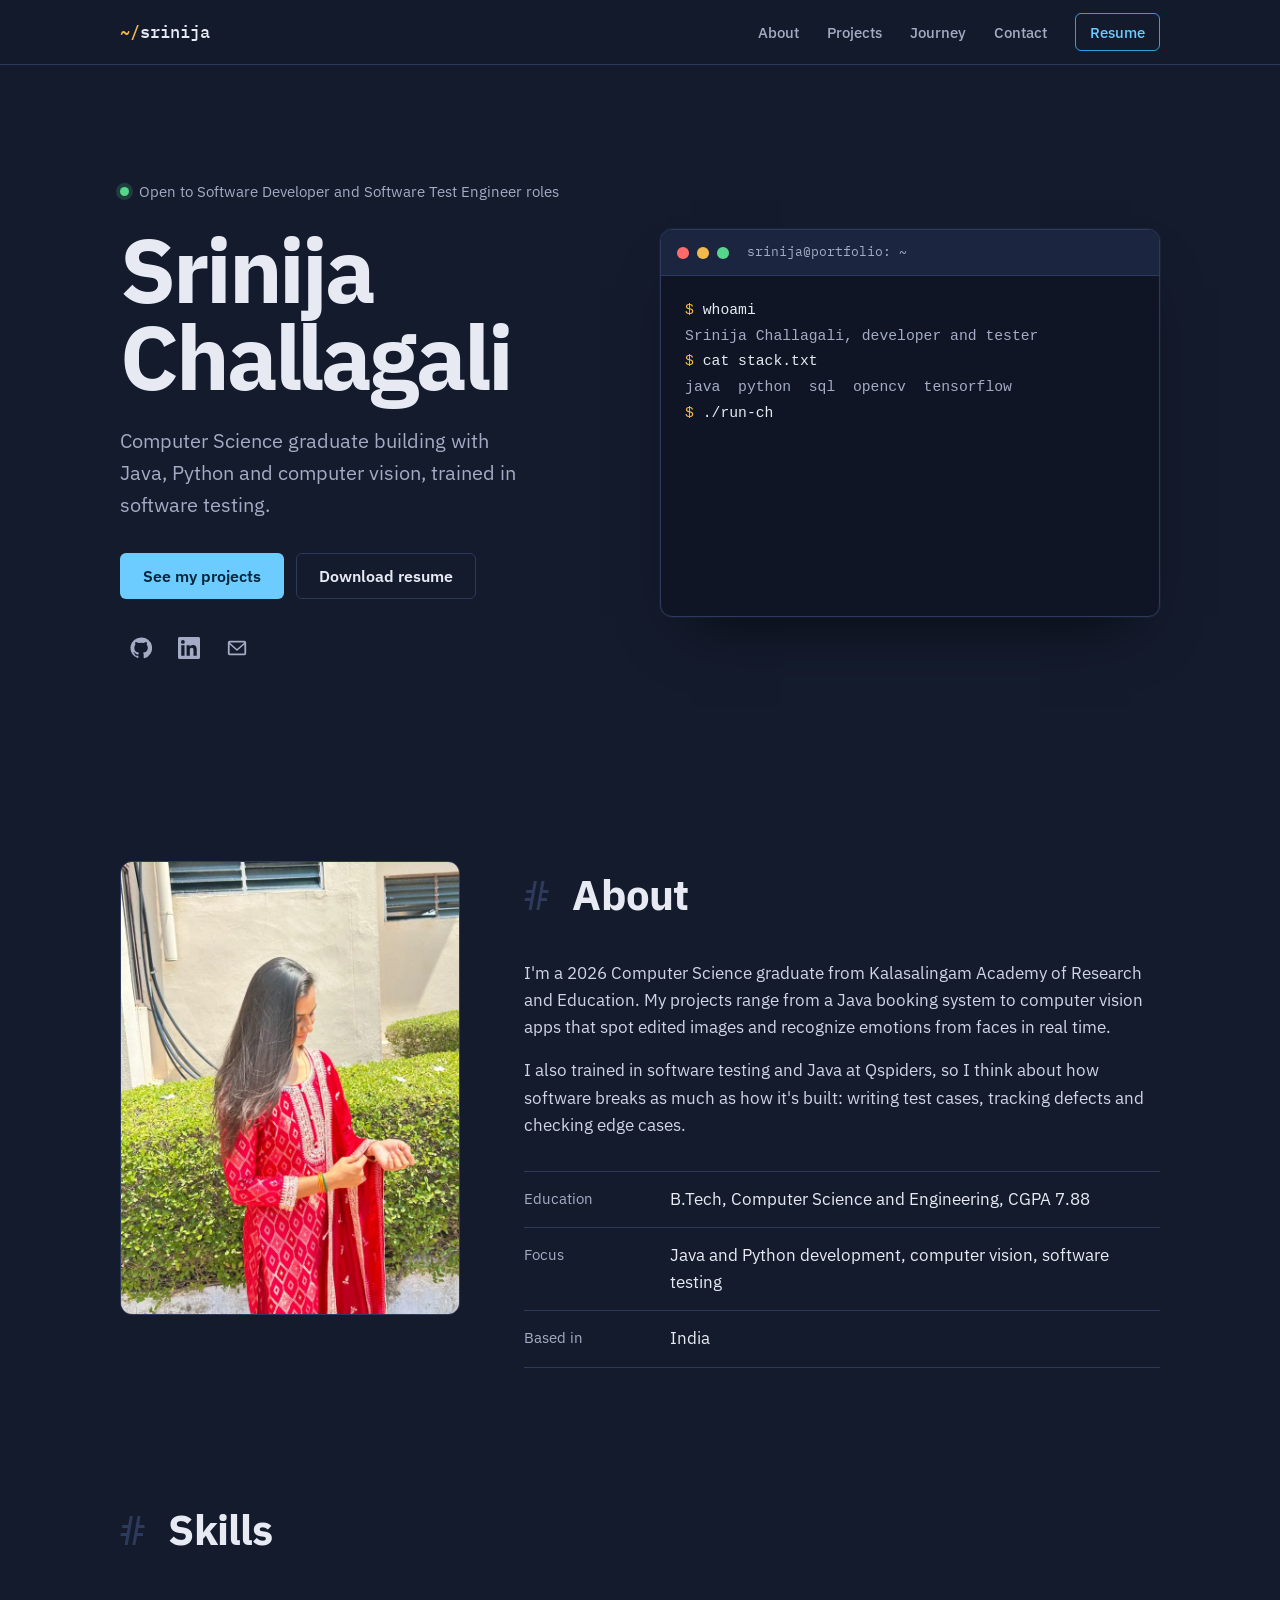
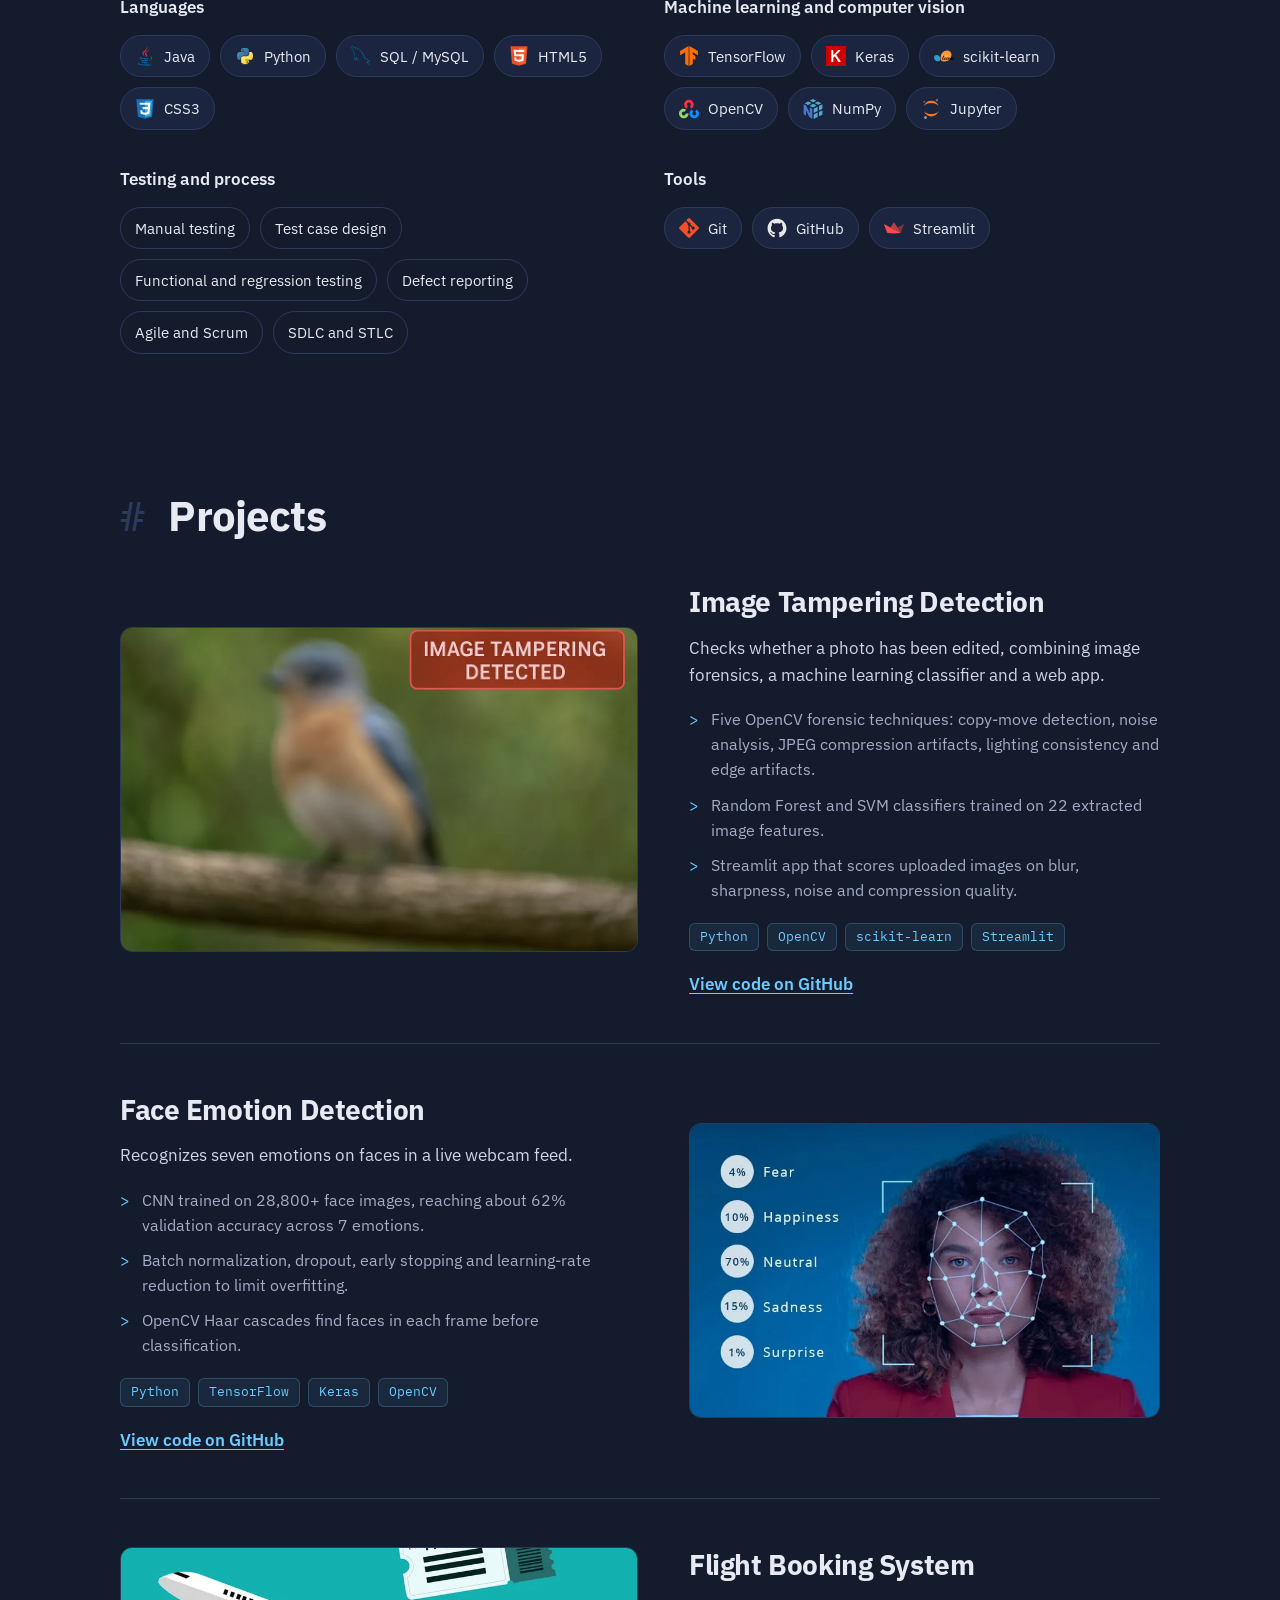
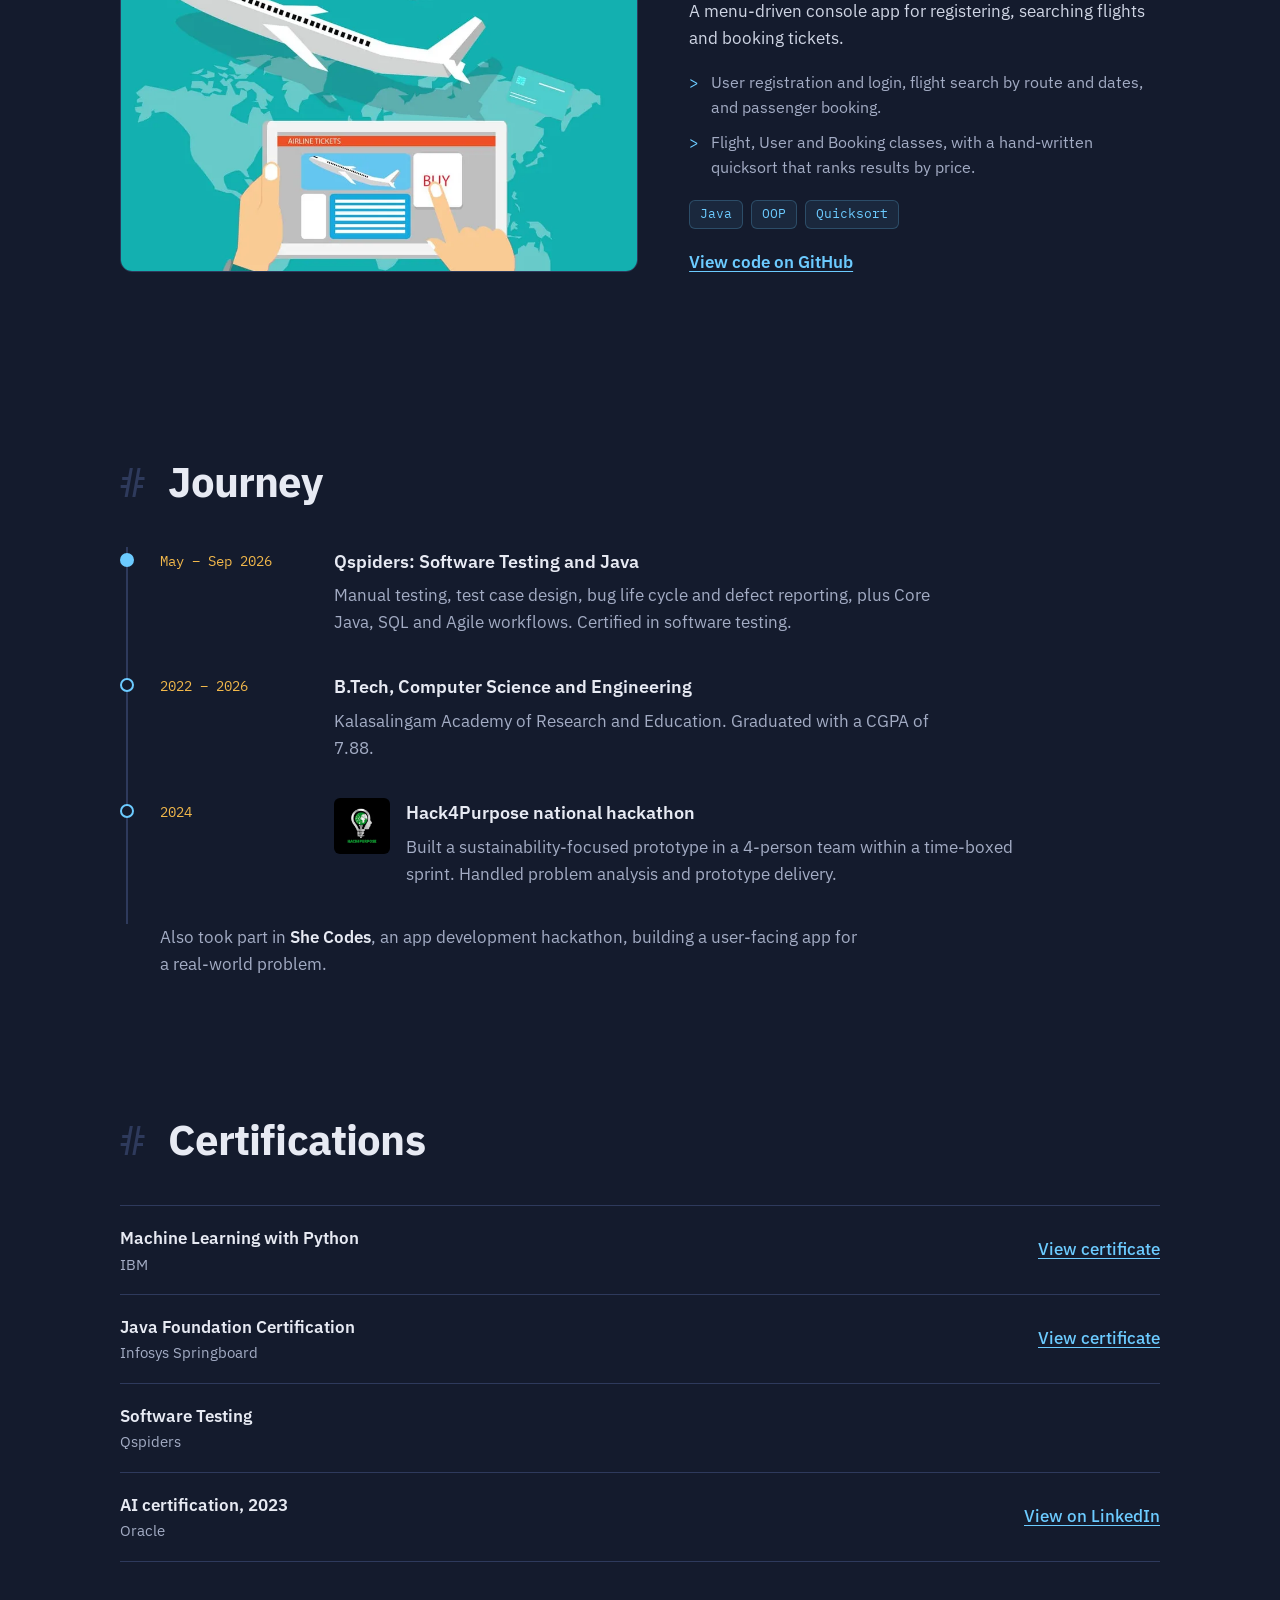
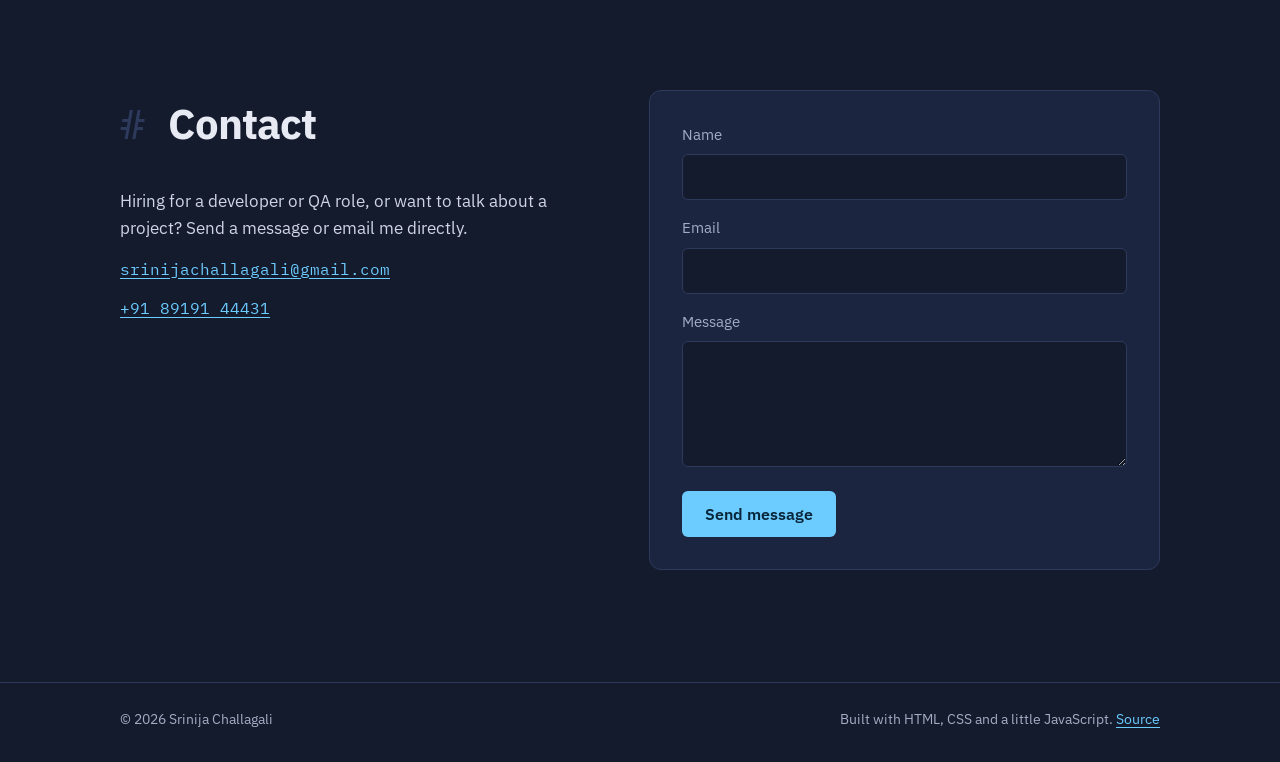
==== commit 9ef22e3f: "Update Qspiders dates" ====
--- a/index.html
+++ b/index.html
@@ -195,7 +195,7 @@
       <h2 id="journey-title">Journey</h2>
       <ol class="timeline">
         <li>
-          <time>Jul – Sep 2026</time>
+          <time>May – Sep 2026</time>
           <div>
             <h3>Qspiders: Software Testing and Java</h3>
             <p>Manual testing, test case design, bug life cycle and defect reporting, plus Core Java, SQL and Agile workflows. Certified in software testing.</p>
